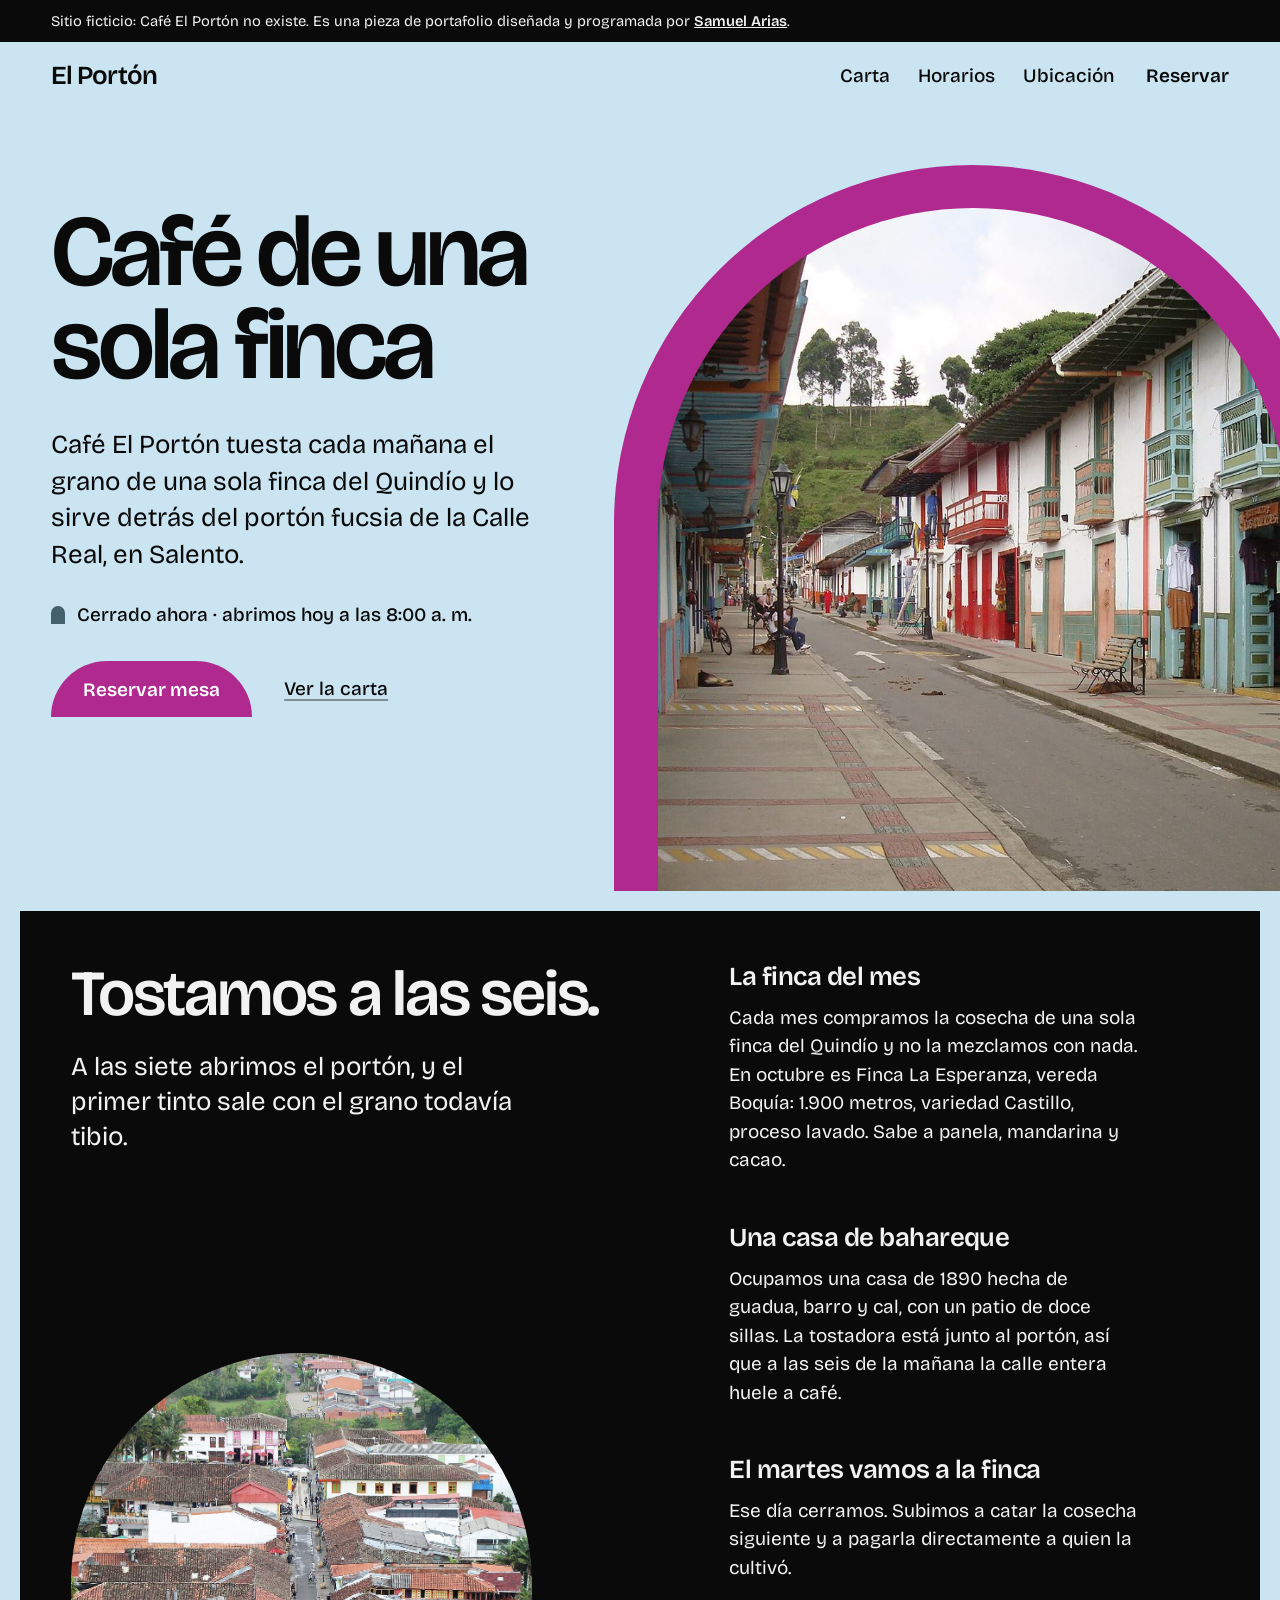
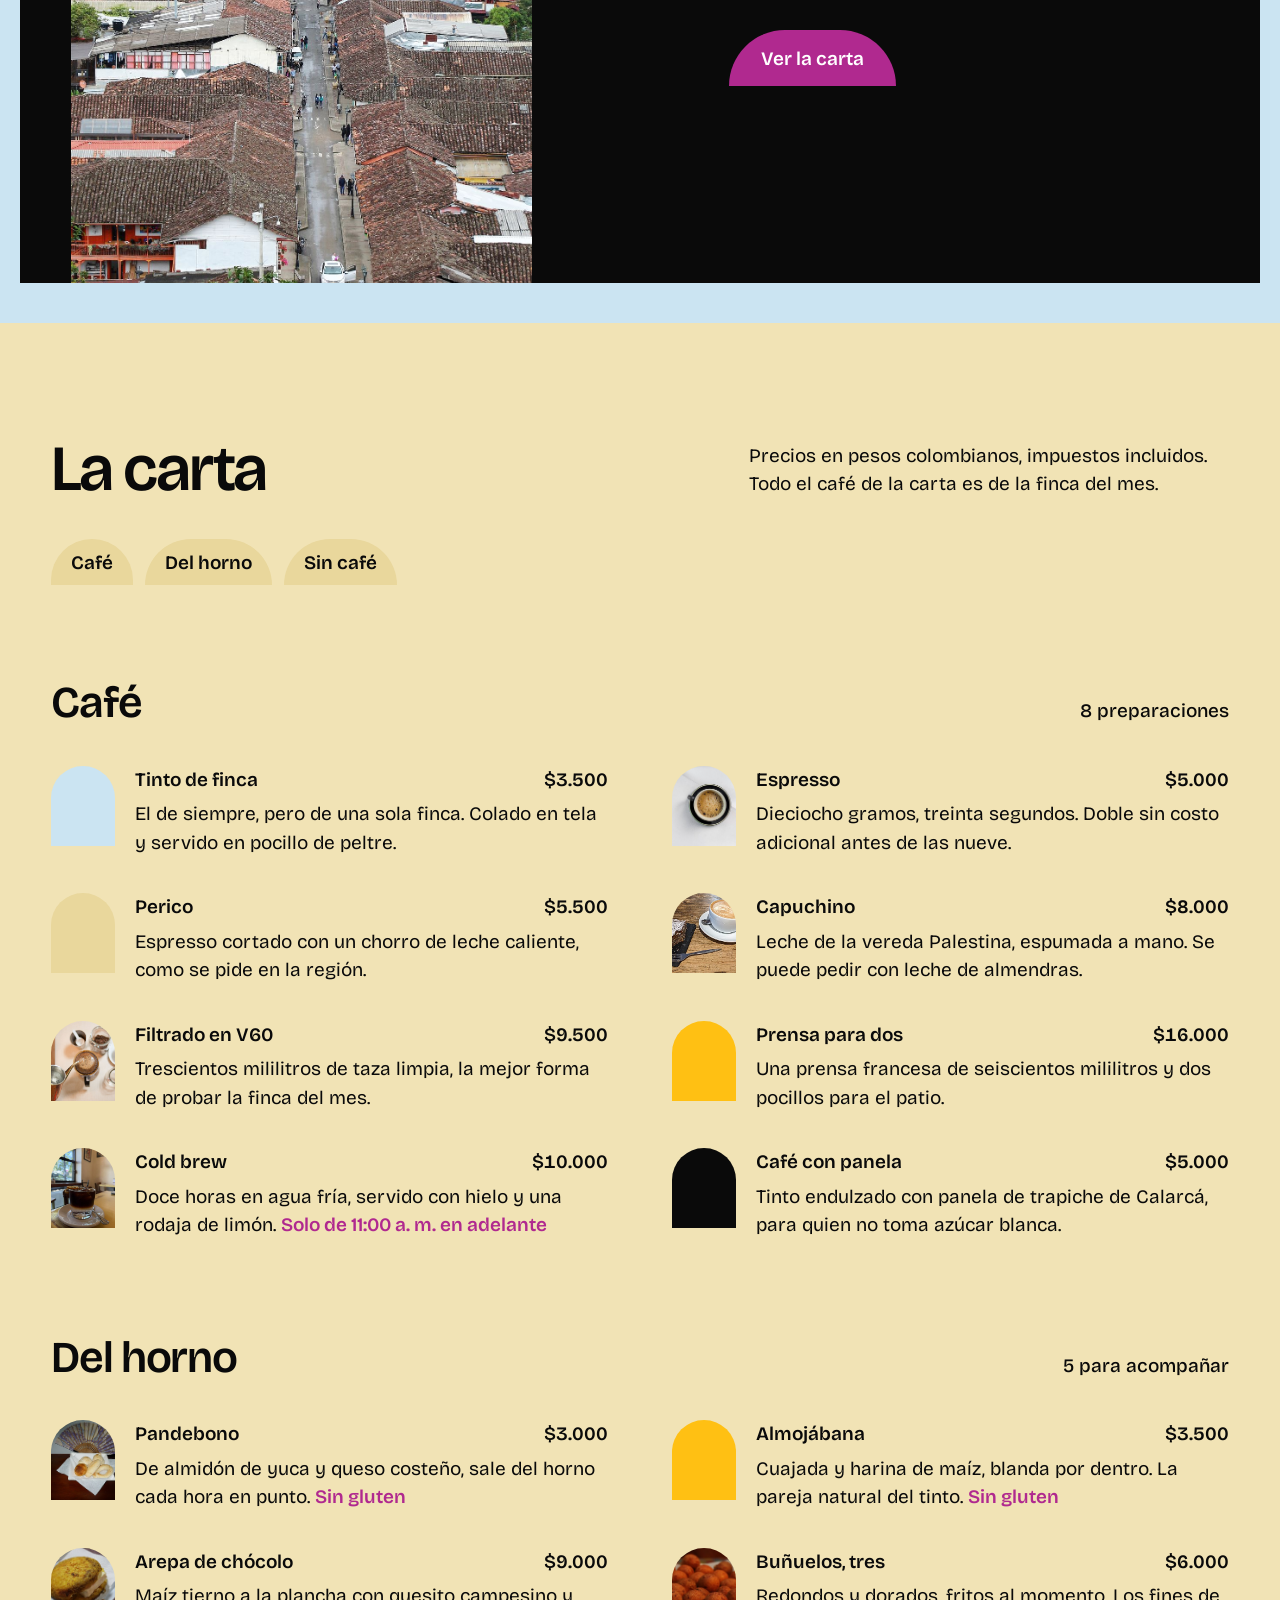
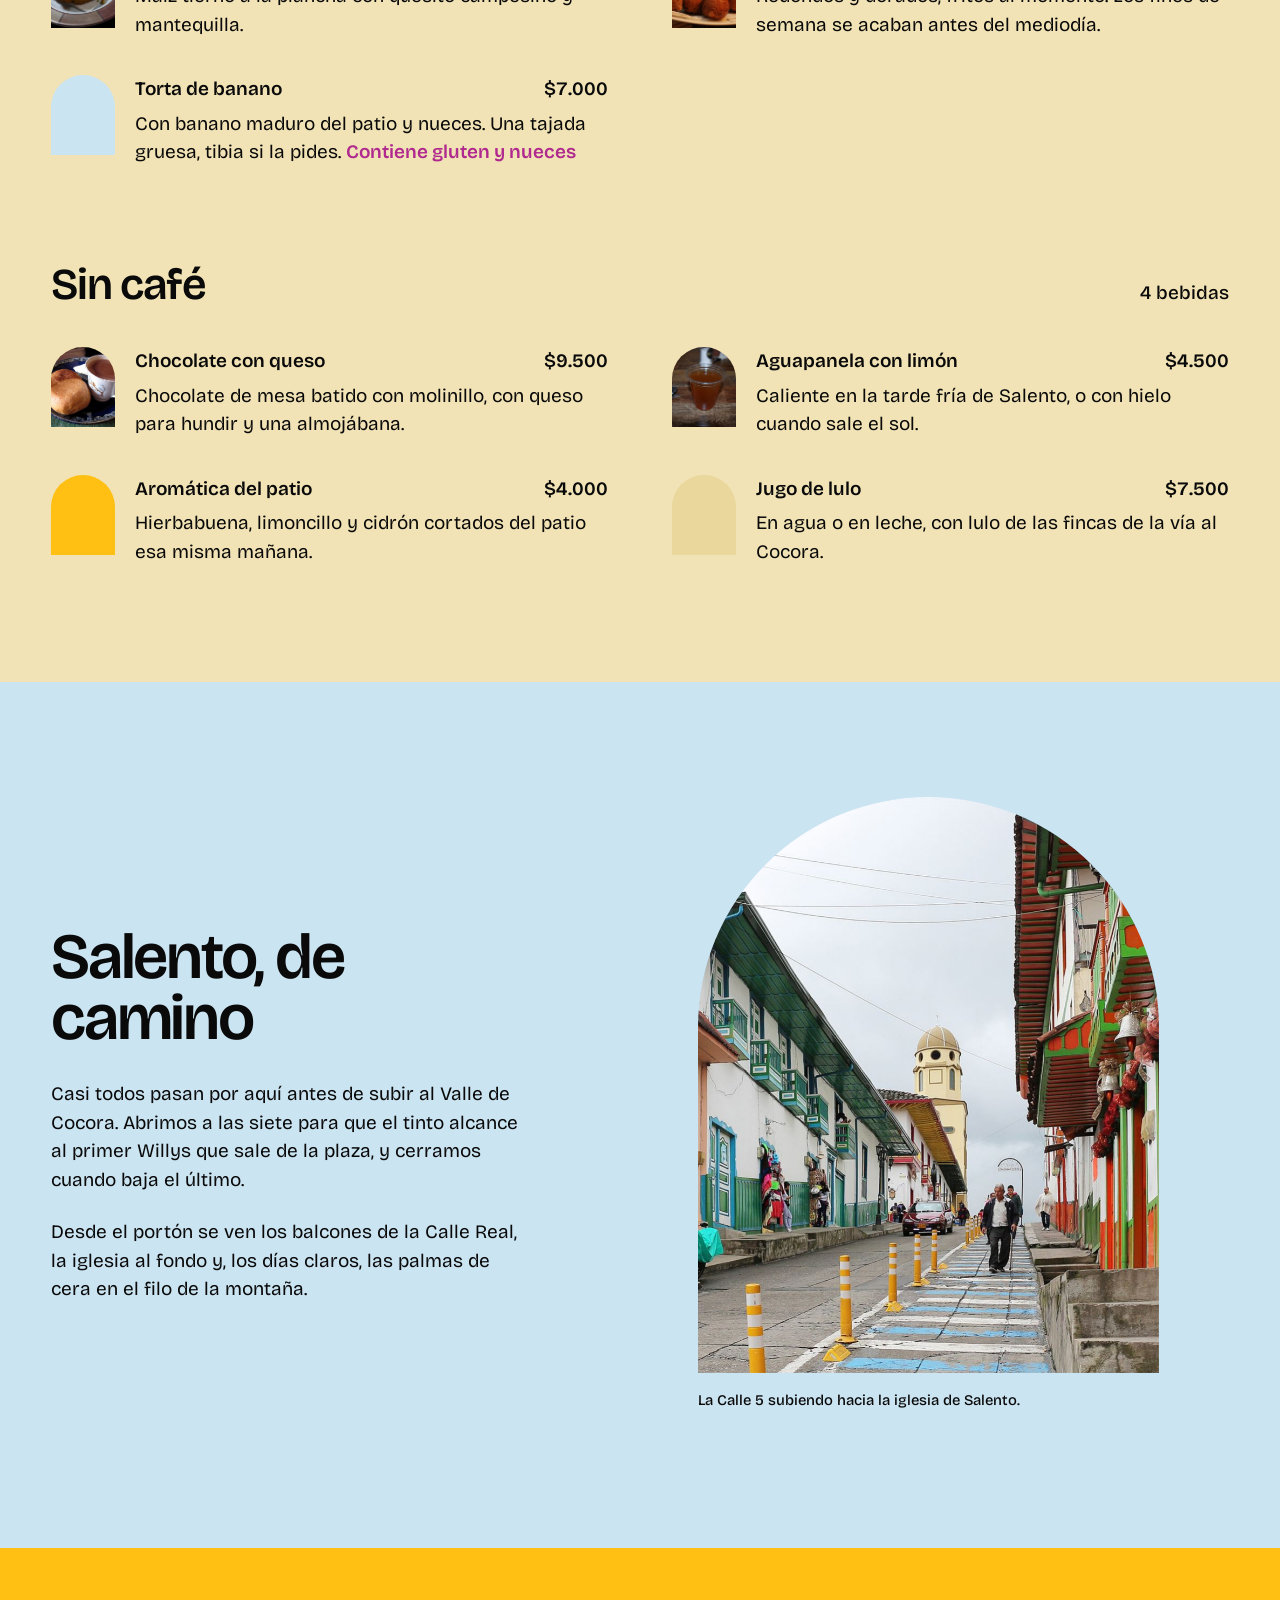
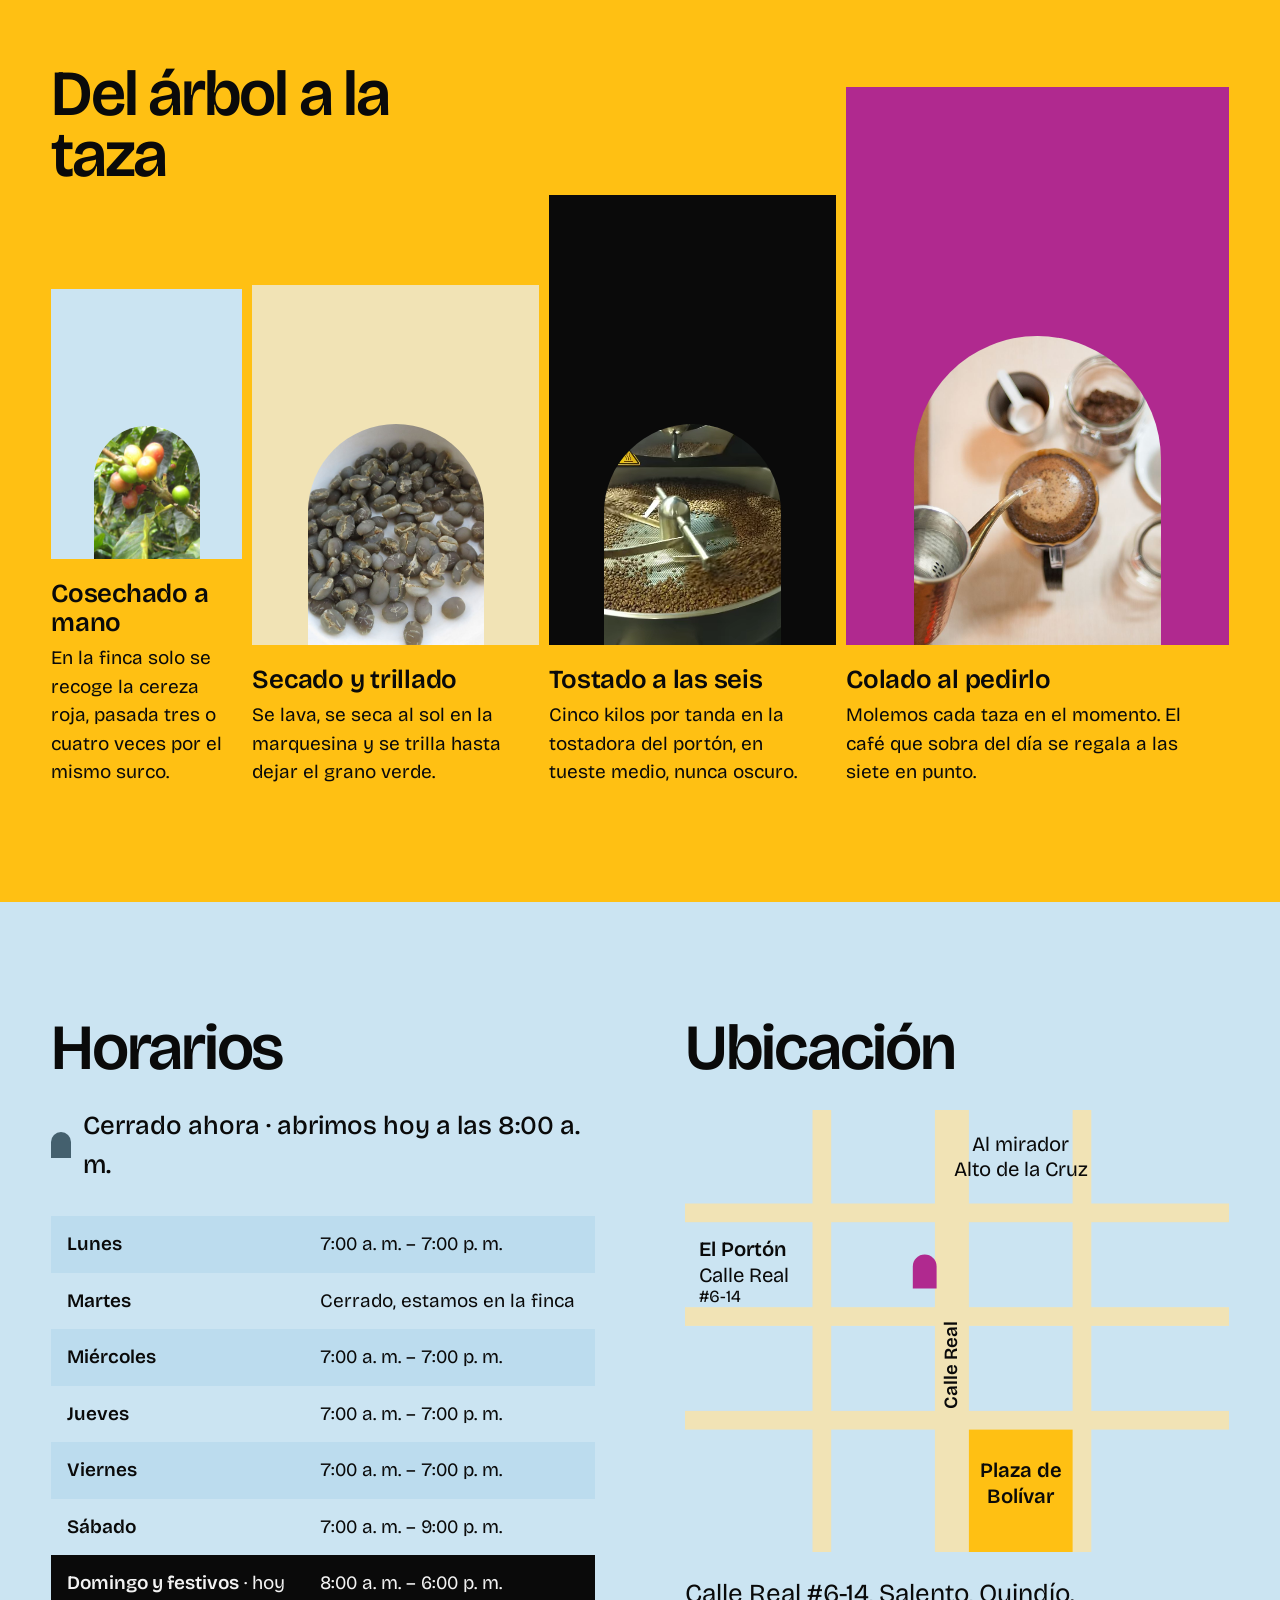
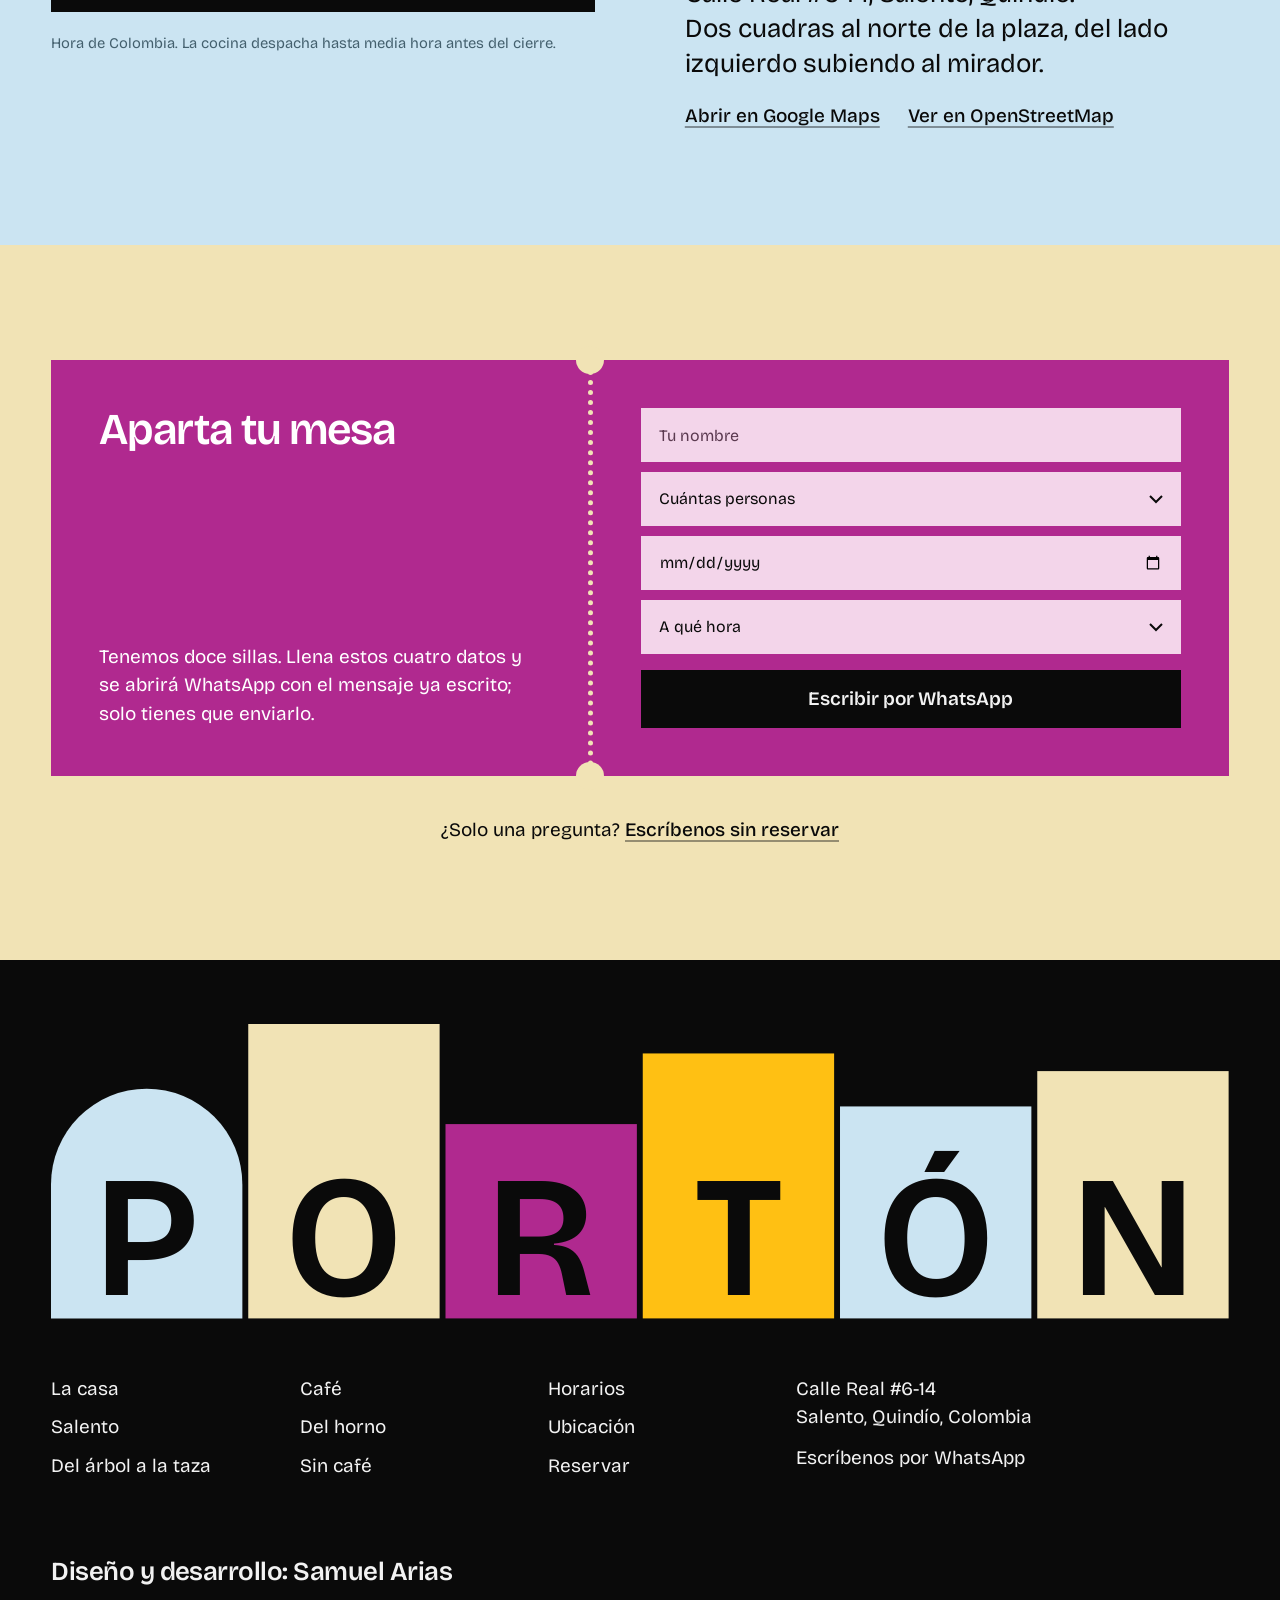
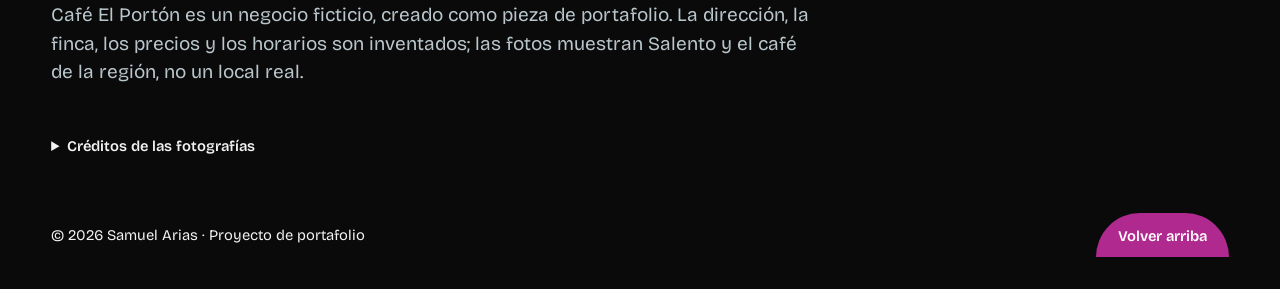
==== cafe-el-porton/index.html @ a4f7b385 "Landing de Café El Portón (pieza de portafolio) Sitio ficticio de una cafetería en Salento, Quindío:" ====
<!doctype html>
<html lang="es">
<head>
  <meta charset="utf-8">
  <meta name="viewport" content="width=device-width, initial-scale=1">
  <title>Café El Portón · Salento, Quindío</title>
  <meta name="description" content="Café El Portón: café de una sola finca, tostado cada mañana en una casa de bahareque de la Calle Real de Salento. Proyecto ficticio de portafolio de Samuel Arias.">
  <meta name="theme-color" content="#cbe4f2">
  <link rel="preconnect" href="https://fonts.googleapis.com">
  <link rel="preconnect" href="https://fonts.gstatic.com" crossorigin>
  <link href="https://fonts.googleapis.com/css2?family=Bricolage+Grotesque:opsz,wght@12..96,400..600&display=swap" rel="stylesheet">
  <link rel="stylesheet" href="styles.css">
  <script>document.documentElement.classList.add('js')</script>
</head>
<body>
  <a class="skip" href="#contenido">Saltar al contenido</a>

  <p class="notice">
    Sitio ficticio: Café El Portón no existe. Es una pieza de portafolio diseñada y programada por
    <a href="#autor">Samuel Arias</a>.
  </p>

  <header class="top">
    <a class="wordmark" href="#inicio" aria-label="Café El Portón, inicio">El Portón</a>
    <nav class="nav" aria-label="Principal">
      <ul class="nav-links">
        <li><a href="#carta">Carta</a></li>
        <li><a href="#horarios">Horarios</a></li>
        <li><a href="#ubicacion">Ubicación</a></li>
      </ul>
      <details class="nav-phone">
        <summary>Menú</summary>
        <ul>
          <li><a href="#casa">La casa</a></li>
          <li><a href="#carta">Carta</a></li>
          <li><a href="#salento">Salento</a></li>
          <li><a href="#horarios">Horarios</a></li>
          <li><a href="#ubicacion">Ubicación</a></li>
          <li><a href="#reservar">Reservar</a></li>
        </ul>
      </details>
      <a class="nav-action" href="#reservar">Reservar</a>
    </nav>
  </header>

  <main id="contenido">

    <!-- Hero: the fuchsia portón at full scale, Calle Real seen through it -->
    <section class="hero" id="inicio" aria-labelledby="titulo">
      <div class="hero-text">
        <h1 id="titulo" data-reveal><span>Café de una</span> <span>sola finca</span></h1>
        <p class="hero-lead" data-reveal>
          Café El Portón tuesta cada mañana el grano de una sola finca del Quindío y lo sirve detrás del
          portón fucsia de la Calle Real, en Salento.
        </p>
        <p class="status" id="estado" data-reveal aria-live="polite">
          <span class="status-dot" aria-hidden="true"></span>
          <span class="status-text">Abrimos de miércoles a lunes desde las 7:00 a. m.</span>
        </p>
        <div class="hero-actions" data-reveal>
          <a class="button" href="#reservar">Reservar mesa</a>
          <a class="link" href="#carta">Ver la carta</a>
        </div>
      </div>
      <div class="porton" aria-hidden="false">
        <figure class="porton-view shutter">
          <img src="assets/callerealsalento.jpg" width="1600" height="1200"
               alt="La Calle Real de Salento: casas de bahareque blancas con balcones y puertas pintadas de azul, rojo y verde">
        </figure>
      </div>
    </section>

    <!-- About: inset dark panel, the street from above inside the arch -->
    <section class="casa" id="casa" aria-labelledby="casa-titulo">
      <div class="casa-panel">
        <div class="casa-left">
          <h2 id="casa-titulo" class="casa-statement" data-reveal>Tostamos a las seis.</h2>
          <p class="casa-sub" data-reveal>A las siete abrimos el portón, y el primer tinto sale con el grano todavía tibio.</p>
          <figure class="arch casa-photo" data-reveal>
            <img src="assets/carrera-6-salento-01.jpg" width="1067" height="1600" loading="lazy" decoding="async"
                 alt="La Calle Real de Salento vista desde el mirador: dos filas de tejados de barro a lado y lado de la calle">
          </figure>
        </div>
        <div class="casa-right">
          <div class="casa-block" data-reveal>
            <h3>La finca del mes</h3>
            <p>
              Cada mes compramos la cosecha de una sola finca del Quindío y no la mezclamos con nada. En
              octubre es Finca La Esperanza, vereda Boquía: 1.900 metros, variedad Castillo, proceso lavado.
              Sabe a panela, mandarina y cacao.
            </p>
          </div>
          <div class="casa-block" data-reveal>
            <h3>Una casa de bahareque</h3>
            <p>
              Ocupamos una casa de 1890 hecha de guadua, barro y cal, con un patio de doce sillas. La
              tostadora está junto al portón, así que a las seis de la mañana la calle entera huele a café.
            </p>
          </div>
          <div class="casa-block" data-reveal>
            <h3>El martes vamos a la finca</h3>
            <p>
              Ese día cerramos. Subimos a catar la cosecha siguiente y a pagarla directamente a quien la
              cultivó.
            </p>
          </div>
          <a class="button" href="#carta" data-reveal>Ver la carta</a>
        </div>
      </div>
    </section>

    <!-- Menu: two columns, photo bullets cut to the arch -->
    <section class="carta" id="carta" aria-labelledby="carta-titulo">
      <div class="wrap">
        <div class="carta-head">
          <h2 id="carta-titulo" class="h-section" data-reveal>La carta</h2>
          <p class="carta-note" data-reveal>Precios en pesos colombianos, impuestos incluidos. Todo el café de la carta es de la finca del mes.</p>
        </div>
        <nav class="carta-jump" aria-label="Secciones de la carta">
          <a href="#cafe">Café</a>
          <a href="#horno">Del horno</a>
          <a href="#sin-cafe">Sin café</a>
        </nav>

        <div class="cat" id="cafe">
          <div class="cat-head" data-reveal>
            <h3>Café</h3>
            <span>8 preparaciones</span>
          </div>
          <ul class="items">
            <li class="item" data-reveal>
              <span class="bullet bullet-sky" aria-hidden="true"></span>
              <div><p class="item-name"><span>Tinto de finca</span><span>$3.500</span></p>
              <p class="item-desc">El de siempre, pero de una sola finca. Colado en tela y servido en pocillo de peltre.</p></div>
            </li>
            <li class="item" data-reveal>
              <img class="bullet" src="assets/menu/espresso-coffee-01.jpg" width="500" height="333" loading="lazy" decoding="async" alt="">
              <div><p class="item-name"><span>Espresso</span><span>$5.000</span></p>
              <p class="item-desc">Dieciocho gramos, treinta segundos. Doble sin costo adicional antes de las nueve.</p></div>
            </li>
            <li class="item" data-reveal>
              <span class="bullet bullet-sand" aria-hidden="true"></span>
              <div><p class="item-name"><span>Perico</span><span>$5.500</span></p>
              <p class="item-desc">Espresso cortado con un chorro de leche caliente, como se pide en la región.</p></div>
            </li>
            <li class="item" data-reveal>
              <img class="bullet" src="assets/menu/cappuccino-and-cookie.jpg" width="500" height="281" loading="lazy" decoding="async" alt="">
              <div><p class="item-name"><span>Capuchino</span><span>$8.000</span></p>
              <p class="item-desc">Leche de la vereda Palestina, espumada a mano. Se puede pedir con leche de almendras.</p></div>
            </li>
            <li class="item" data-reveal>
              <img class="bullet" src="assets/manual-drip-pour-over-coffee.jpg" width="1600" height="1065" loading="lazy" decoding="async" alt="">
              <div><p class="item-name"><span>Filtrado en V60</span><span>$9.500</span></p>
              <p class="item-desc">Trescientos mililitros de taza limpia, la mejor forma de probar la finca del mes.</p></div>
            </li>
            <li class="item" data-reveal>
              <span class="bullet bullet-yellow" aria-hidden="true"></span>
              <div><p class="item-name"><span>Prensa para dos</span><span>$16.000</span></p>
              <p class="item-desc">Una prensa francesa de seiscientos mililitros y dos pocillos para el patio.</p></div>
            </li>
            <li class="item" data-reveal>
              <img class="bullet" src="assets/menu/a-glass-of-cold-brew-coffee-with.jpg" width="480" height="640" loading="lazy" decoding="async" alt="">
              <div><p class="item-name"><span>Cold brew</span><span>$10.000</span></p>
              <p class="item-desc">Doce horas en agua fría, servido con hielo y una rodaja de limón. <span class="item-tag">Solo de 11:00 a. m. en adelante</span></p></div>
            </li>
            <li class="item" data-reveal>
              <span class="bullet bullet-ink" aria-hidden="true"></span>
              <div><p class="item-name"><span>Café con panela</span><span>$5.000</span></p>
              <p class="item-desc">Tinto endulzado con panela de trapiche de Calarcá, para quien no toma azúcar blanca.</p></div>
            </li>
          </ul>
        </div>

        <div class="cat" id="horno">
          <div class="cat-head" data-reveal>
            <h3>Del horno</h3>
            <span>5 para acompañar</span>
          </div>
          <ul class="items">
            <li class="item" data-reveal>
              <img class="bullet" src="assets/menu/pandeyuca-pandebono-y-almojabana-colombia.jpg" width="500" height="375" loading="lazy" decoding="async" alt="">
              <div><p class="item-name"><span>Pandebono</span><span>$3.000</span></p>
              <p class="item-desc">De almidón de yuca y queso costeño, sale del horno cada hora en punto. <span class="item-tag">Sin gluten</span></p></div>
            </li>
            <li class="item" data-reveal>
              <span class="bullet bullet-yellow" aria-hidden="true"></span>
              <div><p class="item-name"><span>Almojábana</span><span>$3.500</span></p>
              <p class="item-desc">Cuajada y harina de maíz, blanda por dentro. La pareja natural del tinto. <span class="item-tag">Sin gluten</span></p></div>
            </li>
            <li class="item" data-reveal>
              <img class="bullet" src="assets/menu/arepa-de-chocolo.jpg" width="500" height="333" loading="lazy" decoding="async" alt="">
              <div><p class="item-name"><span>Arepa de chócolo</span><span>$9.000</span></p>
              <p class="item-desc">Maíz tierno a la plancha con quesito campesino y mantequilla.</p></div>
            </li>
            <li class="item" data-reveal>
              <img class="bullet" src="assets/menu/bunuelos-colombianos-24221303805.jpg" width="500" height="333" loading="lazy" decoding="async" alt="">
              <div><p class="item-name"><span>Buñuelos, tres</span><span>$6.000</span></p>
              <p class="item-desc">Redondos y dorados, fritos al momento. Los fines de semana se acaban antes del mediodía.</p></div>
            </li>
            <li class="item" data-reveal>
              <span class="bullet bullet-sky" aria-hidden="true"></span>
              <div><p class="item-name"><span>Torta de banano</span><span>$7.000</span></p>
              <p class="item-desc">Con banano maduro del patio y nueces. Una tajada gruesa, tibia si la pides. <span class="item-tag">Contiene gluten y nueces</span></p></div>
            </li>
          </ul>
        </div>

        <div class="cat" id="sin-cafe">
          <div class="cat-head" data-reveal>
            <h3>Sin café</h3>
            <span>4 bebidas</span>
          </div>
          <ul class="items">
            <li class="item" data-reveal>
              <img class="bullet" src="assets/menu/chocolate-santafereno-3279116391.jpg" width="500" height="375" loading="lazy" decoding="async" alt="">
              <div><p class="item-name"><span>Chocolate con queso</span><span>$9.500</span></p>
              <p class="item-desc">Chocolate de mesa batido con molinillo, con queso para hundir y una almojábana.</p></div>
            </li>
            <li class="item" data-reveal>
              <img class="bullet" src="assets/menu/cup-of-aguapanela-con-limon.jpg" width="500" height="335" loading="lazy" decoding="async" alt="">
              <div><p class="item-name"><span>Aguapanela con limón</span><span>$4.500</span></p>
              <p class="item-desc">Caliente en la tarde fría de Salento, o con hielo cuando sale el sol.</p></div>
            </li>
            <li class="item" data-reveal>
              <span class="bullet bullet-yellow" aria-hidden="true"></span>
              <div><p class="item-name"><span>Aromática del patio</span><span>$4.000</span></p>
              <p class="item-desc">Hierbabuena, limoncillo y cidrón cortados del patio esa misma mañana.</p></div>
            </li>
            <li class="item" data-reveal>
              <span class="bullet bullet-sand" aria-hidden="true"></span>
              <div><p class="item-name"><span>Jugo de lulo</span><span>$7.500</span></p>
              <p class="item-desc">En agua o en leche, con lulo de las fincas de la vía al Cocora.</p></div>
            </li>
          </ul>
        </div>
      </div>
    </section>

    <!-- Gallery: one arched frame, the town changes inside it -->
    <section class="salento" id="salento" aria-labelledby="salento-titulo">
      <div class="wrap salento-grid">
        <div class="salento-text">
          <h2 id="salento-titulo" class="h-section" data-reveal>Salento, de camino</h2>
          <p data-reveal>
            Casi todos pasan por aquí antes de subir al Valle de Cocora. Abrimos a las siete para que el
            tinto alcance al primer Willys que sale de la plaza, y cerramos cuando baja el último.
          </p>
          <p data-reveal>
            Desde el portón se ven los balcones de la Calle Real, la iglesia al fondo y, los días claros,
            las palmas de cera en el filo de la montaña.
          </p>
        </div>
        <figure class="frame" data-frame data-reveal>
          <button class="frame-stage arch" type="button" aria-label="Ver la siguiente foto de Salento">
            <img class="is-on" src="assets/calle-5-salento-01.jpg" width="1600" height="1067" loading="lazy" decoding="async"
                 data-caption="La Calle 5 subiendo hacia la iglesia de Salento."
                 alt="Una calle de Salento con casas de balcones verdes y naranjas y la torre amarilla de la iglesia al fondo">
            <img src="assets/jeep-willys-salento-1.jpg" width="1280" height="853" loading="lazy" decoding="async"
                 data-caption="Los Willys de la plaza de Bolívar, que salen hacia el Cocora."
                 alt="Una fila de jeeps Willys rojos y azules estacionados bajo las palmas de la plaza de Salento">
            <img src="assets/valle-de-cocora-colombia-03.jpg" width="1600" height="1067" loading="lazy" decoding="async"
                 data-caption="Palmas de cera en el Valle de Cocora, a once kilómetros."
                 alt="Palmas de cera muy altas sobre los potreros verdes del Valle de Cocora">
            <img src="assets/coffee-cherries-of-varying-ripeness-on-a.jpg" width="1600" height="1200" loading="lazy" decoding="async"
                 data-caption="Café maduro en una finca colombiana, entre verde y rojo."
                 alt="Rama de un cafeto con cerezas de café verdes, amarillas y rojas">
          </button>
          <figcaption class="frame-caption" aria-live="polite">La Calle 5 subiendo hacia la iglesia de Salento.</figcaption>
        </figure>
      </div>
    </section>

    <!-- How it works: tiles that grow, from the tree to the cup -->
    <section class="grano" id="grano" aria-labelledby="grano-titulo">
      <div class="wrap">
        <div class="tiles">
          <h2 id="grano-titulo" class="h-section grano-title" data-reveal>Del árbol a la taza</h2>
          <div class="stage" data-reveal>
            <div class="tile tile-sky"><figure class="arch"><img src="assets/coffee-cherries-of-varying-ripeness-on-a.jpg" width="1600" height="1200" loading="lazy" decoding="async" alt="Cerezas de café de distintos grados de madurez en la rama"></figure></div>
            <h3>Cosechado a mano</h3>
            <p>En la finca solo se recoge la cereza roja, pasada tres o cuatro veces por el mismo surco.</p>
          </div>
          <div class="stage" data-reveal>
            <div class="tile tile-sand"><figure class="arch"><img src="assets/starr-180616-4065-coffea-arabica-homegrown-and.jpg" width="1600" height="1200" loading="lazy" decoding="async" alt="Granos de café verde ya secos y sin pergamino"></figure></div>
            <h3>Secado y trillado</h3>
            <p>Se lava, se seca al sol en la marquesina y se trilla hasta dejar el grano verde.</p>
          </div>
          <div class="stage" data-reveal>
            <div class="tile tile-ink"><figure class="arch"><video autoplay muted loop playsinline preload="metadata" poster="assets/kaffe-ystad-2024-poster.jpg" width="854" height="480" aria-hidden="true"><source src="assets/kaffe-ystad-2024.webm" type="video/webm"></video></figure></div>
            <h3>Tostado a las seis</h3>
            <p>Cinco kilos por tanda en la tostadora del portón, en tueste medio, nunca oscuro.</p>
          </div>
          <div class="stage" data-reveal>
            <div class="tile tile-accent"><figure class="arch"><img src="assets/manual-drip-pour-over-coffee.jpg" width="1600" height="1065" loading="lazy" decoding="async" alt="Café filtrándose en un cono de vidrio sobre una jarra"></figure></div>
            <h3>Colado al pedirlo</h3>
            <p>Molemos cada taza en el momento. El café que sobra del día se regala a las siete en punto.</p>
          </div>
        </div>
      </div>
    </section>

    <!-- Visit: opening hours with today marked, and the drawn map -->
    <section class="visita" aria-label="Horarios y ubicación">
      <div class="wrap visita-grid">
        <div class="horarios" id="horarios">
          <h2 class="h-section" data-reveal>Horarios</h2>
          <p class="status status-big" data-status data-reveal aria-live="polite">
            <span class="status-dot" aria-hidden="true"></span>
            <span class="status-text">Abrimos de miércoles a lunes.</span>
          </p>
          <table class="hours" data-reveal>
            <caption class="sr-only">Horario de atención por día</caption>
            <tbody>
              <tr data-day="1"><th scope="row">Lunes</th><td>7:00 a. m. – 7:00 p. m.</td></tr>
              <tr data-day="2"><th scope="row">Martes</th><td>Cerrado, estamos en la finca</td></tr>
              <tr data-day="3"><th scope="row">Miércoles</th><td>7:00 a. m. – 7:00 p. m.</td></tr>
              <tr data-day="4"><th scope="row">Jueves</th><td>7:00 a. m. – 7:00 p. m.</td></tr>
              <tr data-day="5"><th scope="row">Viernes</th><td>7:00 a. m. – 7:00 p. m.</td></tr>
              <tr data-day="6"><th scope="row">Sábado</th><td>7:00 a. m. – 9:00 p. m.</td></tr>
              <tr data-day="0"><th scope="row">Domingo y festivos</th><td>8:00 a. m. – 6:00 p. m.</td></tr>
            </tbody>
          </table>
          <p class="fine" data-reveal>Hora de Colombia. La cocina despacha hasta media hora antes del cierre.</p>
        </div>

        <div class="ubicacion" id="ubicacion">
          <h2 class="h-section" data-reveal>Ubicación</h2>
          <figure class="map" data-reveal>
            <svg viewBox="0 0 640 520" role="img" aria-labelledby="map-title map-desc">
              <title id="map-title">Mapa del centro de Salento</title>
              <desc id="map-desc">El café está en la Calle Real, dos cuadras al norte de la plaza de Bolívar, camino a las escaleras del mirador Alto de la Cruz.</desc>
              <rect width="640" height="520" fill="#f1e3b5"/>
              <g fill="#cbe4f2">
                <rect x="0" y="0" width="150" height="110"/><rect x="172" y="0" width="122" height="110"/><rect x="334" y="0" width="122" height="110"/><rect x="478" y="0" width="162" height="110"/>
                <rect x="0" y="132" width="150" height="100"/><rect x="172" y="132" width="122" height="100"/><rect x="334" y="132" width="122" height="100"/><rect x="478" y="132" width="162" height="100"/>
                <rect x="0" y="254" width="150" height="100"/><rect x="172" y="254" width="122" height="100"/><rect x="334" y="254" width="122" height="100"/><rect x="478" y="254" width="162" height="100"/>
                <rect x="0" y="376" width="150" height="144"/><rect x="172" y="376" width="122" height="144"/><rect x="478" y="376" width="162" height="144"/>
              </g>
              <rect x="334" y="376" width="122" height="144" fill="#ffc013"/>
              <g font-family="Bricolage Grotesque, system-ui, sans-serif" fill="#0a0a0a">
                <text x="314" y="300" font-size="22" font-weight="600" transform="rotate(-90 314 300)" text-anchor="middle" dominant-baseline="middle">Calle Real</text>
                <text x="395" y="432" font-size="24" font-weight="600" text-anchor="middle">Plaza de</text>
                <text x="395" y="462" font-size="24" font-weight="600" text-anchor="middle">Bolívar</text>
                <text x="395" y="48" font-size="24" text-anchor="middle">Al mirador</text>
                <text x="395" y="78" font-size="24" text-anchor="middle">Alto de la Cruz</text>
                <text x="16" y="172" font-size="24" font-weight="600">El Portón</text>
                <text x="16" y="202" font-size="24">Calle Real</text>
                <text x="16" y="226" font-size="20">#6-14</text>
              </g>
              <path d="M268 210 v-26 a14 14 0 0 1 28 0 v26 z" fill="#b0298f"/>
            </svg>
          </figure>
          <p class="address" data-reveal>
            Calle Real #6-14, Salento, Quindío.<br>
            Dos cuadras al norte de la plaza, del lado izquierdo subiendo al mirador.
          </p>
          <p class="map-links" data-reveal>
            <a class="link" href="https://www.google.com/maps/search/?api=1&amp;query=Calle+Real%2C+Salento%2C+Quind%C3%ADo%2C+Colombia" target="_blank" rel="noopener">Abrir en Google Maps</a>
            <a class="link" href="https://www.openstreetmap.org/search?query=Salento%2C%20Quind%C3%ADo" target="_blank" rel="noopener">Ver en OpenStreetMap</a>
          </p>
        </div>
      </div>
    </section>

    <!-- Contact: a coupon-shaped form that writes the WhatsApp message -->
    <section class="reservar" id="reservar" aria-labelledby="reservar-titulo">
      <div class="wrap">
        <form class="coupon" id="reserva" action="https://api.whatsapp.com/send" method="get" target="_blank" data-reveal>
          <div class="coupon-left">
            <h2 id="reservar-titulo" class="coupon-title">Aparta tu mesa</h2>
            <p>
              Tenemos doce sillas. Llena estos cuatro datos y se abrirá WhatsApp con el mensaje ya escrito;
              solo tienes que enviarlo.
            </p>
          </div>
          <div class="coupon-right">
            <label class="sr-only" for="f-nombre">Tu nombre</label>
            <input id="f-nombre" type="text" autocomplete="given-name" placeholder="Tu nombre" required>
            <label class="sr-only" for="f-personas">Cuántas personas</label>
            <select id="f-personas" required>
              <option value="" disabled selected>Cuántas personas</option>
              <option>1 persona</option><option>2 personas</option><option>3 personas</option>
              <option>4 personas</option><option>5 personas</option><option>6 personas</option>
            </select>
            <label class="sr-only" for="f-dia">Qué día</label>
            <input id="f-dia" type="date" required>
            <label class="sr-only" for="f-hora">A qué hora</label>
            <select id="f-hora" required>
              <option value="" disabled selected>A qué hora</option>
              <option>8:00 a. m.</option><option>9:00 a. m.</option><option>10:00 a. m.</option>
              <option>11:00 a. m.</option><option>12:00 m.</option><option>2:00 p. m.</option>
              <option>3:00 p. m.</option><option>4:00 p. m.</option><option>5:00 p. m.</option>
              <option>6:00 p. m.</option>
            </select>
            <input type="hidden" name="text" id="f-text" value="Hola, Café El Portón. Quiero apartar una mesa.">
            <p class="form-error" id="f-error" role="alert" hidden></p>
            <button class="submit" type="submit">Escribir por WhatsApp</button>
          </div>
        </form>
        <p class="reservar-alt" data-reveal>
          ¿Solo una pregunta? <a class="link" href="https://wa.me/?text=Hola%2C%20Caf%C3%A9%20El%20Port%C3%B3n.%20Tengo%20una%20pregunta%3A%20" target="_blank" rel="noopener">Escríbenos sin reservar</a>
        </p>
      </div>
    </section>
  </main>

  <!-- Footer: the name built from painted blocks, like the doors of Calle Real -->
  <footer class="foot">
    <div class="wrap">
      <svg class="blocks" viewBox="0 0 1200 300" role="img" aria-label="El Portón">
        <path d="M0 300 V163.5 a97.5 97.5 0 0 1 195.0 0 V300 Z" fill="#cbe4f2"/>
        <text x="97.5" y="276.0" text-anchor="middle" font-size="176" font-weight="600" fill="#0a0a0a">P</text>
        <rect x="201" y="0.0" width="195.0" height="300.0" fill="#f1e3b5"/>
        <text x="298.5" y="276.0" text-anchor="middle" font-size="176" font-weight="600" fill="#0a0a0a">O</text>
        <rect x="402" y="102.0" width="195.0" height="198.0" fill="#b0298f"/>
        <text x="499.5" y="276.0" text-anchor="middle" font-size="176" font-weight="600" fill="#0a0a0a">R</text>
        <rect x="603" y="30.0" width="195.0" height="270.0" fill="#ffc013"/>
        <text x="700.5" y="276.0" text-anchor="middle" font-size="176" font-weight="600" fill="#0a0a0a">T</text>
        <rect x="804" y="84.0" width="195.0" height="216.0" fill="#cbe4f2"/>
        <text x="901.5" y="276.0" text-anchor="middle" font-size="176" font-weight="600" fill="#0a0a0a">Ó</text>
        <rect x="1005" y="48.0" width="195.0" height="252.0" fill="#f1e3b5"/>
        <text x="1102.5" y="276.0" text-anchor="middle" font-size="176" font-weight="600" fill="#0a0a0a">N</text>
      </svg>
      <div class="foot-grid">
        <ul class="foot-col">
          <li><a href="#casa">La casa</a></li>
          <li><a href="#salento">Salento</a></li>
          <li><a href="#grano">Del árbol a la taza</a></li>
        </ul>
        <ul class="foot-col">
          <li><a href="#cafe">Café</a></li>
          <li><a href="#horno">Del horno</a></li>
          <li><a href="#sin-cafe">Sin café</a></li>
        </ul>
        <ul class="foot-col">
          <li><a href="#horarios">Horarios</a></li>
          <li><a href="#ubicacion">Ubicación</a></li>
          <li><a href="#reservar">Reservar</a></li>
        </ul>
        <div class="foot-contact">
          <p>Calle Real #6-14<br>Salento, Quindío, Colombia</p>
          <p><a href="https://wa.me/?text=Hola%2C%20Caf%C3%A9%20El%20Port%C3%B3n." target="_blank" rel="noopener">Escríbenos por WhatsApp</a></p>
        </div>
      </div>

      <div class="author" id="autor">
        <p class="author-name">Diseño y desarrollo: Samuel Arias</p>
        <p>
          Café El Portón es un negocio ficticio, creado como pieza de portafolio. La dirección, la finca, los
          precios y los horarios son inventados; las fotos muestran Salento y el café de la región, no un
          local real.
        </p>
      </div>

      <details class="credits">
        <summary>Créditos de las fotografías</summary>
        <ul>
          <li>“Callerealsalento”, Sebasmrodriguez, <a href="https://commons.wikimedia.org/w/index.php?curid=18710794" target="_blank" rel="noopener">Wikimedia Commons</a>, CC BY-SA 3.0</li>
          <li>“Carrera 6, Salento 01”, Bernard Gagnon, <a href="https://commons.wikimedia.org/wiki/File:Carrera_6,_Salento_01.jpg" target="_blank" rel="noopener">Wikimedia Commons</a>, CC BY-SA 4.0</li>
          <li>“Calle 5, Salento 01”, Bernard Gagnon, <a href="https://commons.wikimedia.org/wiki/File:Calle_5,_Salento_01.jpg" target="_blank" rel="noopener">Wikimedia Commons</a>, CC BY-SA 4.0</li>
          <li>“Jeep Willys – Salento (1)”, Remi Jouan, <a href="https://commons.wikimedia.org/w/index.php?curid=12760540" target="_blank" rel="noopener">Wikimedia Commons</a>, CC BY-SA 3.0</li>
          <li>“Valle de Cocora, Colombia 03”, Bernard Gagnon, <a href="https://commons.wikimedia.org/w/index.php?curid=98914303" target="_blank" rel="noopener">Wikimedia Commons</a>, CC BY-SA 4.0</li>
          <li>“Coffee cherries of varying ripeness, on a tree in Colombia”, Brian Smith / U.S. Fish and Wildlife Service, <a href="https://commons.wikimedia.org/wiki/File:Coffee_cherries_of_varying_ripeness,_on_a_tree_in_Colombia_(by_Brian_Smith).jpg" target="_blank" rel="noopener">Wikimedia Commons</a>, dominio público</li>
          <li>“Coffea arabica, dried and parchment removed”, Forest and Kim Starr, <a href="https://commons.wikimedia.org/wiki/File:Starr-180616-4065-Coffea_arabica-homegrown_and_processed_dried_and_parchment_removed-Hawea_Pl_Olinda-Maui_(42761800604).jpg" target="_blank" rel="noopener">Wikimedia Commons</a>, CC BY 3.0</li>
          <li>Video “Kaffe – Ystad-2024”, Jonn Leffmann, <a href="https://commons.wikimedia.org/wiki/File:Kaffe_-_Ystad-2024.ogg" target="_blank" rel="noopener">Wikimedia Commons</a>, CC BY 3.0</li>
          <li>“Manual drip (pour-over) coffee”, Kim Sanso, <a href="https://commons.wikimedia.org/w/index.php?curid=70214599" target="_blank" rel="noopener">Wikimedia Commons</a>, CC0</li>
          <li>“Espresso Coffee 01”, Jubair1985, <a href="https://commons.wikimedia.org/wiki/File:Espresso_Coffee_01.jpg" target="_blank" rel="noopener">Wikimedia Commons</a>, CC0</li>
          <li>“Cappuccino and cookie”, TricksterWildcat, <a href="https://commons.wikimedia.org/wiki/File:Cappuccino_and_cookie.jpg" target="_blank" rel="noopener">Wikimedia Commons</a>, CC BY-SA 4.0</li>
          <li>Cold brew con limón, Rita Robles Loaiza, <a href="https://wordpress.org/photos/photo/64169ecf35/" target="_blank" rel="noopener">WordPress Photo Directory</a>, CC0</li>
          <li>“Pandeyuca, Pandebono y Almojábana. Colombia”, Hoako, <a href="https://commons.wikimedia.org/w/index.php?curid=47086973" target="_blank" rel="noopener">Wikimedia Commons</a>, CC BY-SA 3.0</li>
          <li>“Arepa de Chócolo”, John Alexis Guerra Gómez, <a href="https://commons.wikimedia.org/w/index.php?curid=130437463" target="_blank" rel="noopener">Wikimedia Commons</a>, CC BY-SA 2.0</li>
          <li>“Buñuelos Colombianos”, John Alexis Guerra Gómez, <a href="https://commons.wikimedia.org/w/index.php?curid=49450853" target="_blank" rel="noopener">Wikimedia Commons</a>, CC BY-SA 2.0</li>
          <li>“Chocolate santafereño”, Marcelo Träsel, <a href="https://commons.wikimedia.org/w/index.php?curid=129862621" target="_blank" rel="noopener">Wikimedia Commons</a>, CC BY-SA 2.0</li>
          <li>“Cup of aguapanela con limón”, Huhorihe2, <a href="https://commons.wikimedia.org/w/index.php?curid=167216508" target="_blank" rel="noopener">Wikimedia Commons</a>, CC BY-SA 4.0</li>
        </ul>
      </details>

      <div class="foot-last">
        <p>© 2026 Samuel Arias · Proyecto de portafolio</p>
        <a class="button button-small" href="#inicio">Volver arriba</a>
      </div>
    </div>
  </footer>

  <script src="main.js" defer></script>
</body>
</html>
---- cafe-el-porton/styles.css ----
/* Café El Portón — one motif: the arched portón of Calle Real #6-14 */
:root {
  --bg: #cbe4f2;
  --surface: #bcdcee;
  --ink: #0a0a0a;
  --muted: #44606e;
  --accent: #b0298f;
  --accent-strong: #921f76;
  --accent-ink: #ffffff;
  --sand: #f1e3b5;
  --sand-deep: #e9d79c;
  --yellow: #ffc013;
  --night: #0a0a0a;
  --night-ink: #f2f2f2;
  --night-soft: #b9c6cc;

  --font: "Bricolage Grotesque", system-ui, -apple-system, "Segoe UI", sans-serif;
  --step-small: clamp(0.875rem, 0.84rem + 0.1vw, 0.9375rem);
  --step-body: clamp(1.0625rem, 1rem + 0.25vw, 1.1875rem);
  --step-lead: clamp(1.25rem, 1.1rem + 0.7vw, 1.625rem);
  --step-head: clamp(2.25rem, 1.3rem + 3.4vw, 4.25rem);
  --step-sub: clamp(2rem, 1.4rem + 2.4vw, 2.75rem);
  --step-display: clamp(3.25rem, 1.2rem + 6.4vw, 6.75rem);

  --m: clamp(16px, 4vw, 64px);
  --gap-section: clamp(80px, 9vw, 150px);
  --arch: 100vmax 100vmax 0 0;

  --ease-out: cubic-bezier(0.22, 1, 0.36, 1);
  --ease-in-out: cubic-bezier(0.65, 0, 0.35, 1);
  --ease-soft: cubic-bezier(0.25, 0.8, 0.25, 1);
}

*, *::before, *::after { box-sizing: border-box; }
html { -webkit-text-size-adjust: 100%; scroll-behavior: smooth; scroll-padding-top: 24px; }
body {
  margin: 0;
  background: var(--bg);
  color: var(--ink);
  font-family: var(--font);
  font-size: var(--step-body);
  line-height: 1.5;
  font-optical-sizing: auto;
  -webkit-font-smoothing: antialiased;
  overflow-x: hidden;
}
img { display: block; max-width: 100%; height: auto; }
h1, h2, h3, p, figure, ul { margin: 0; }
ul { padding: 0; list-style: none; }
a { color: inherit; }
::selection { background: var(--accent); color: var(--accent-ink); }
:focus-visible { outline: 3px solid var(--accent); outline-offset: 3px; }

.sr-only { position: absolute; width: 1px; height: 1px; overflow: hidden; clip: rect(0 0 0 0); white-space: nowrap; }
.skip { position: absolute; left: var(--m); top: -100px; z-index: 10; background: var(--ink); color: var(--night-ink); padding: 12px 16px; }
.skip:focus { top: 12px; }
.wrap { padding-inline: var(--m); }

/* The motif */
.arch { border-radius: var(--arch); overflow: hidden; }
.arch img, .arch video { width: 100%; height: 100%; object-fit: cover; }

/* Controls */
.button {
  display: inline-flex; align-items: center; justify-content: center;
  min-height: 56px; padding: 14px 32px 12px;
  border-radius: var(--arch);
  background: var(--accent); color: var(--accent-ink);
  font-weight: 600; font-size: var(--step-body); text-decoration: none;
  transition: transform 160ms var(--ease-out), background-color 200ms ease;
}
.button:active { transform: scale(0.97); }
.button-small { min-height: 44px; padding: 10px 22px 8px; font-size: var(--step-small); }
.link {
  font-weight: 500;
  text-decoration: underline; text-underline-offset: 0.22em; text-decoration-thickness: 0.08em;
  text-decoration-color: color-mix(in srgb, currentColor 40%, transparent);
  transition: text-decoration-color 200ms ease, color 200ms ease;
}
@media (hover: hover) and (pointer: fine) {
  .button:hover { background: var(--accent-strong); transform: translateY(-2px); }
  .link:hover { text-decoration-color: currentColor; }
  .nav a:hover, .foot a:hover { text-decoration-color: currentColor; }
}

/* Notice and header */
.notice {
  background: var(--night); color: var(--night-ink);
  font-size: var(--step-small); padding: 10px var(--m);
}
.notice a { color: var(--night-ink); font-weight: 600; }
.top {
  display: flex; align-items: center; justify-content: space-between; gap: 24px;
  padding: 20px var(--m);
  position: relative; z-index: 3;
}
.wordmark { font-size: var(--step-lead); font-weight: 600; letter-spacing: -0.04em; line-height: 1; text-decoration: none; }
.nav { display: flex; align-items: center; gap: 32px; }
.nav-links { display: flex; gap: 28px; }
.nav a, .foot a {
  text-decoration: underline; text-underline-offset: 0.22em; text-decoration-thickness: 0.08em;
  text-decoration-color: transparent; transition: text-decoration-color 200ms ease;
}
.nav-links a { font-weight: 500; }
.nav-action { font-weight: 600; }
.nav-phone { display: none; position: relative; }
.nav-phone summary { cursor: pointer; font-weight: 600; list-style: none; padding: 10px 0; }
.nav-phone summary::-webkit-details-marker { display: none; }
.nav-phone ul {
  position: absolute; right: 0; top: 100%; min-width: 200px;
  background: var(--night); color: var(--night-ink); padding: 12px 0;
}
.nav-phone li a { display: block; padding: 12px 20px; font-size: 1.125rem; }

/* Hero */
.hero {
  position: relative; overflow: hidden;
  min-height: calc(100svh - 120px);
  display: grid; align-items: center;
  padding: 24px var(--m) clamp(64px, 8vw, 120px);
}
.hero-text { position: relative; z-index: 2; max-width: min(44vw, 640px); }
.hero h1 {
  font-size: var(--step-display); font-weight: 600; letter-spacing: -0.04em; line-height: 0.92;
}
.hero h1 span { display: block; white-space: nowrap; }
.hero-lead { margin-top: 36px; font-size: var(--step-lead); line-height: 1.4; max-width: 30ch; }
.status { display: flex; align-items: center; gap: 12px; margin-top: 28px; font-weight: 500; }
.status-dot {
  flex: none; width: 14px; height: 18px; border-radius: var(--arch);
  background: var(--muted);
}
.is-open .status-dot { background: var(--accent); }
.hero-actions { display: flex; align-items: center; flex-wrap: wrap; gap: 20px 32px; margin-top: 32px; }

.porton {
  position: absolute; z-index: 1;
  width: min(56vw, 118vh); aspect-ratio: 1 / 1.25;
  right: -4vw; top: 6vh;
  background: var(--accent);
  border-radius: var(--arch);
}
.porton-view {
  position: absolute; inset: clamp(20px, 3.4vw, 56px) clamp(20px, 3.4vw, 56px) 0;
  border-radius: var(--arch); overflow: hidden;
}
.porton-view img { width: 100%; height: 100%; object-fit: cover; object-position: 50% 60%; }

/* Section headings */
.h-section { font-size: var(--step-head); font-weight: 600; letter-spacing: -0.035em; line-height: 0.95; }

/* La casa: inset dark panel */
.casa { padding: 20px; }
.casa-panel {
  background: var(--night); color: var(--night-ink);
  min-height: 108svh; overflow: hidden;
  display: grid; grid-template-columns: 1fr 1fr; gap: 48px;
  padding: clamp(32px, 4vw, 64px);
}
.casa-left { display: flex; flex-direction: column; gap: 56px; }
.casa-statement {
  font-size: var(--step-head); font-weight: 600; letter-spacing: -0.035em; line-height: 0.98;
}
.casa-sub { font-size: var(--step-lead); line-height: 1.35; max-width: 26ch; margin-top: -32px; }
.casa-photo {
  width: min(36vw, 560px); aspect-ratio: 4 / 5; margin-top: auto; margin-bottom: -18%;
}
.casa-right {
  display: flex; flex-direction: column; align-items: flex-start; gap: 48px;
  padding-left: 12%;
}
.casa-block { max-width: 34ch; }
.casa-block h3 { font-size: var(--step-lead); font-weight: 600; letter-spacing: -0.02em; margin-bottom: 12px; line-height: 1.15; }
.casa-block p { color: var(--night-ink); }

/* La carta */
.carta { background: var(--sand); margin-top: 20px; padding-block: var(--gap-section); }
.carta-head { display: grid; grid-template-columns: 1fr 1fr; gap: 32px; align-items: end; }
.carta-note { max-width: 40ch; justify-self: end; }
.carta-jump { display: flex; gap: 12px; margin-top: 40px; flex-wrap: wrap; }
.carta-jump a {
  padding: 10px 20px 8px; border-radius: var(--arch); background: var(--sand-deep);
  font-weight: 600; text-decoration: none; transition: background-color 200ms ease, transform 160ms var(--ease-out);
}
.carta-jump a:active { transform: scale(0.97); }
@media (hover: hover) and (pointer: fine) { .carta-jump a:hover { background: var(--yellow); } }
.cat { margin-top: 96px; scroll-margin-top: 80px; }
.cat-head { display: flex; align-items: baseline; justify-content: space-between; gap: 16px; margin-bottom: 40px; }
.cat-head h3 { font-size: var(--step-sub); font-weight: 600; letter-spacing: -0.03em; line-height: 1; }
.cat-head span { font-weight: 500; }
.items { display: grid; grid-template-columns: 1fr 1fr; gap: 36px 64px; }
.item { display: grid; grid-template-columns: 64px 1fr; gap: 20px; align-items: start; }
.bullet { width: 64px; height: 80px; object-fit: cover; border-radius: var(--arch); }
.bullet-sky { background: var(--bg); }
.bullet-sand { background: var(--sand-deep); }
.bullet-yellow { background: var(--yellow); }
.bullet-ink { background: var(--ink); }
.item-name { display: flex; justify-content: space-between; gap: 16px; font-weight: 600; }
.item-name span:last-child { font-variant-numeric: tabular-nums; white-space: nowrap; }
.item-desc { margin-top: 6px; max-width: 42ch; }
.item-tag { color: var(--accent); font-weight: 600; white-space: nowrap; }

/* Salento: one frame, contents change */
.salento { padding-block: var(--gap-section); }
.salento-grid { display: grid; grid-template-columns: 5fr 6fr; gap: clamp(32px, 6vw, 96px); align-items: center; }
.salento-text { display: grid; gap: 24px; max-width: 40ch; }
.salento-text .h-section { margin-bottom: 8px; }
.frame { justify-self: center; width: min(36vw, 520px); }
.frame-stage {
  position: relative; display: block; width: 100%; aspect-ratio: 4 / 5;
  padding: 0; border: 0; cursor: pointer; background: var(--surface);
}
.frame-stage img {
  position: absolute; inset: 0; width: 100%; height: 100%; object-fit: cover;
  opacity: 0; transition: opacity 700ms ease;
}
.frame-stage img.is-on { opacity: 1; }
.frame-caption { margin-top: 16px; font-size: var(--step-small); font-weight: 500; min-height: 3em; }

/* Del árbol a la taza: tiles that grow */
.grano { background: var(--yellow); padding-block: var(--gap-section); }
.tiles {
  display: grid; grid-template-columns: 2fr 3fr 3fr 4fr; gap: 10px;
  align-items: end; position: relative;
}
.grano-title { grid-column: 1 / 3; grid-row: 1; align-self: start; max-width: 9ch; }
.stage { grid-row: 2; }
.stage h3 { margin-top: 20px; font-size: var(--step-lead); line-height: 1.15; font-weight: 600; letter-spacing: -0.01em; }
.stage p { margin-top: 6px; max-width: 30ch; padding-right: 12px; }
.tile { display: grid; place-items: end center; padding: 24px 24px 0; overflow: hidden; }
.tile .arch { width: 74%; aspect-ratio: 4 / 5; }
.stage:nth-of-type(1) .tile { height: 30vh; min-height: 200px; }
.stage:nth-of-type(2) .tile { height: 40vh; min-height: 260px; }
.stage:nth-of-type(3) .tile { height: 50vh; min-height: 330px; }
.stage:nth-of-type(4) .tile { height: 62vh; min-height: 400px; }
.tiles .stage:nth-of-type(4) { grid-row: 1 / 3; }
.tile-sky { background: var(--bg); }
.tile-sand { background: var(--sand); }
.tile-ink { background: var(--night); }
.tile-accent { background: var(--accent); }

/* Horarios y ubicación */
.visita { padding-block: var(--gap-section); }
.visita-grid { display: grid; grid-template-columns: 1fr 1fr; gap: clamp(40px, 7vw, 120px); align-items: start; }
.horarios, .ubicacion { scroll-margin-top: 24px; }
.status-big { font-size: var(--step-lead); margin-top: 28px; }
.status-big .status-dot { width: 20px; height: 26px; }
.hours { width: 100%; margin-top: 32px; border-collapse: collapse; font-variant-numeric: tabular-nums; }
.hours th, .hours td { text-align: left; padding: 14px 16px; font-weight: 400; vertical-align: top; }
.hours th { font-weight: 600; }
.hours tr:nth-child(odd) { background: var(--surface); }
.hours tr.is-today { background: var(--ink); color: var(--night-ink); }
.hours tr.is-today th::after { content: " · hoy"; font-weight: 400; }
.fine { margin-top: 20px; font-size: var(--step-small); color: var(--muted); }
.map { margin-top: 32px; }
.map svg { display: block; width: 100%; height: auto; }
.address { margin-top: 24px; font-size: var(--step-lead); line-height: 1.35; }
.map-links { display: flex; flex-wrap: wrap; gap: 12px 28px; margin-top: 20px; }

/* Reservar: the coupon */
.reservar { background: var(--sand); padding-block: var(--gap-section); }
.coupon {
  --notch: 28px;
  position: relative;
  display: grid; grid-template-columns: 46fr 54fr;
  background: var(--accent); color: var(--accent-ink);
  margin-inline: auto; max-width: 1200px;
}
/* the two notches sit at the ends of the perforation */
.coupon-left::before, .coupon-left::after {
  content: ""; position: absolute; right: calc(var(--notch) / -2 - 2.5px); width: var(--notch); height: var(--notch);
  border-radius: 50%; background: var(--sand);
}
.coupon-left::before { top: calc(var(--notch) / -2); }
.coupon-left::after { bottom: calc(var(--notch) / -2); }
.coupon-left {
  display: flex; flex-direction: column; justify-content: space-between; gap: 40px;
  padding: 48px; border-right: 5px dotted var(--sand); position: relative;
}
.coupon-title { font-size: var(--step-sub); font-weight: 600; letter-spacing: -0.03em; line-height: 1; max-width: 13ch; }
.coupon-left p { max-width: 36ch; }
.coupon-right { display: grid; gap: 10px; padding: 48px; align-content: center; }
.coupon input, .coupon select {
  width: 100%; height: 54px; padding: 0 18px;
  font: inherit; font-size: 1rem; color: var(--ink);
  background: #f3d5ea; border: 0; border-radius: 0;
  appearance: none; -webkit-appearance: none;
}
.coupon select {
  background-image: url("data:image/svg+xml,%3Csvg xmlns='http://www.w3.org/2000/svg' width='14' height='9'%3E%3Cpath d='M1 1l6 6 6-6' fill='none' stroke='%230a0a0a' stroke-width='2'/%3E%3C/svg%3E");
  background-repeat: no-repeat; background-position: right 18px center;
}
.coupon input::placeholder { color: #5b3a50; opacity: 1; }
.coupon input:focus-visible, .coupon select:focus-visible { outline: 3px solid var(--ink); outline-offset: 0; }
.submit {
  height: 58px; margin-top: 6px; border: 0; cursor: pointer;
  background: var(--ink); color: var(--night-ink); font: inherit; font-weight: 600;
  transition: transform 160ms var(--ease-out), background-color 200ms ease;
}
.submit:active { transform: scale(0.98); }
@media (hover: hover) and (pointer: fine) { .submit:hover { background: #2a2a2a; } }
.form-error { font-weight: 600; color: var(--accent-ink); }
.reservar-alt { text-align: center; margin-top: 40px; }

/* Footer */
.foot { background: var(--night); color: var(--night-ink); padding-block: clamp(48px, 5vw, 72px) 32px; }
.blocks { display: block; width: 100%; height: auto; font-family: var(--font); letter-spacing: -0.04em; }
.foot-grid { display: grid; grid-template-columns: repeat(3, 1fr) 2fr; gap: 32px; margin-top: 56px; }
.foot-col { display: grid; gap: 10px; align-content: start; }
.foot-contact { display: grid; gap: 12px; align-content: start; }
.author { margin-top: 72px; max-width: 64ch; display: grid; gap: 10px; }
.author-name { font-size: var(--step-lead); font-weight: 600; letter-spacing: -0.02em; }
.author p:not(.author-name) { color: var(--night-soft); }
.credits { margin-top: 40px; font-size: var(--step-small); color: var(--night-soft); }
.credits summary { cursor: pointer; font-weight: 600; color: var(--night-ink); padding: 8px 0; }
.credits ul { display: grid; gap: 6px; margin-top: 12px; columns: 2; }
.credits li { break-inside: avoid; }
.foot-last { display: flex; justify-content: space-between; align-items: center; gap: 16px; margin-top: 48px; font-size: var(--step-small); }

/* Tablet */
@media (max-width: 960px) {
  .hero { display: block; min-height: 0; padding: 24px var(--m) 0; }
  .hero-text { max-width: 34rem; }
  .porton {
    position: relative; right: auto; top: auto;
    width: 128vw; margin: 48px 0 0 calc(-14vw - var(--m));
    aspect-ratio: 1 / 0.82;
  }
  .casa-panel { grid-template-columns: 1fr; min-height: 0; }
  .casa-right { padding-left: 0; order: 1; }
  .casa-left { display: contents; }
  .casa-statement { order: 0; }
  .casa-photo { order: 2; width: 78%; margin: 0 auto -22%; }
  .items { grid-template-columns: 1fr; }
  .salento-grid { grid-template-columns: 1fr; }
  .frame { width: min(72vw, 460px); }
  .visita-grid { grid-template-columns: 1fr; }
  .tiles { grid-template-columns: 1fr 1fr; gap: 10px; row-gap: 40px; }
  .grano-title { grid-column: 1 / -1; grid-row: auto; max-width: none; }
  .stage, .tiles .stage:nth-of-type(4) { grid-row: auto; }
  .stage:nth-of-type(n) .tile { height: auto; min-height: 0; aspect-ratio: 1 / 1; }
  .stage:nth-of-type(1) .tile, .stage:nth-of-type(2) .tile { aspect-ratio: 4 / 3; }
  .foot-grid { grid-template-columns: repeat(3, 1fr); }
  .foot-contact { grid-column: 1 / -1; }
}

/* Phone: its own composition */
@media (max-width: 720px) {
  .nav-links, .nav-action { display: none; }
  .nav-phone { display: block; }
  .wordmark { font-size: 1.75rem; }
  .hero h1 { font-size: 13vw; }
  .hero-lead { margin-top: 28px; font-size: 1.125rem; }
  .casa { padding: 10px; }
  .casa-panel { padding: 32px 20px; gap: 40px; }
  .casa-photo { width: 86%; }
  .carta-head { grid-template-columns: 1fr; }
  .carta-note { justify-self: start; }
  .carta-jump {
    position: sticky; top: 0; z-index: 4; background: var(--sand);
    margin-inline: calc(var(--m) * -1); padding: 12px var(--m);
  }
  .cat { margin-top: 64px; }
  .item { grid-template-columns: 52px 1fr; gap: 16px; }
  .bullet { width: 52px; height: 66px; }
  .tiles { grid-template-columns: 1fr; }
  .stage:nth-of-type(1) .tile { aspect-ratio: auto; height: 46vw; }
  .stage:nth-of-type(2) .tile { aspect-ratio: auto; height: 62vw; }
  .stage:nth-of-type(3) .tile { aspect-ratio: auto; height: 78vw; }
  .stage:nth-of-type(4) .tile { aspect-ratio: auto; height: 94vw; }
  .tile .arch { width: 56%; }
  .stage:nth-of-type(1) .tile .arch { width: 30%; }
  .stage:nth-of-type(2) .tile .arch { width: 40%; }
  .stage:nth-of-type(3) .tile .arch { width: 48%; }
  .hours th, .hours td { padding: 12px; }
  .coupon { grid-template-columns: 1fr; }
  .coupon-left::before, .coupon-left::after { top: auto; bottom: calc(var(--notch) / -2 - 2.5px); }
  .coupon-left::before { left: calc(var(--notch) / -2); right: auto; }
  .coupon-left::after { right: calc(var(--notch) / -2); }
  .coupon-left { padding: 32px 24px; border-right: 0; border-bottom: 5px dotted var(--sand); }
  .coupon-right { padding: 32px 24px; }
  .foot-grid { grid-template-columns: 1fr 1fr; }
  .credits ul { columns: 1; }
  .foot-last { flex-wrap: wrap; }
}

/* Motion */
@media (prefers-reduced-motion: no-preference) {
  .js [data-reveal] {
    opacity: 0; transform: translateY(24px);
    transition: opacity 700ms var(--ease-out), transform 900ms var(--ease-out);
    transition-delay: calc(var(--i, 0) * 80ms);
  }
  .js [data-reveal].is-in { opacity: 1; transform: none; }

  .js .shutter { clip-path: inset(100% 0 0 0); transition: clip-path 1100ms var(--ease-in-out) 200ms; }
  .js .shutter img { transform: scale(1.12); transition: transform 1600ms var(--ease-soft) 200ms; }
  .js .shutter.is-in { clip-path: inset(0); }
  .js .shutter.is-in img { transform: none; }

  .js .porton { transform: translateX(8%); transition: transform 1300ms var(--ease-out); }
  .js .porton.is-in { transform: none; }

  .is-open .status-dot { animation: breathe 2.4s ease-in-out infinite; }
  @keyframes breathe { 50% { transform: scale(0.82); opacity: 0.7; } }

  .frame-stage img.is-on { animation: drift 4s linear both; }
  @keyframes drift { from { transform: scale(1.06); } to { transform: scale(1); } }
}
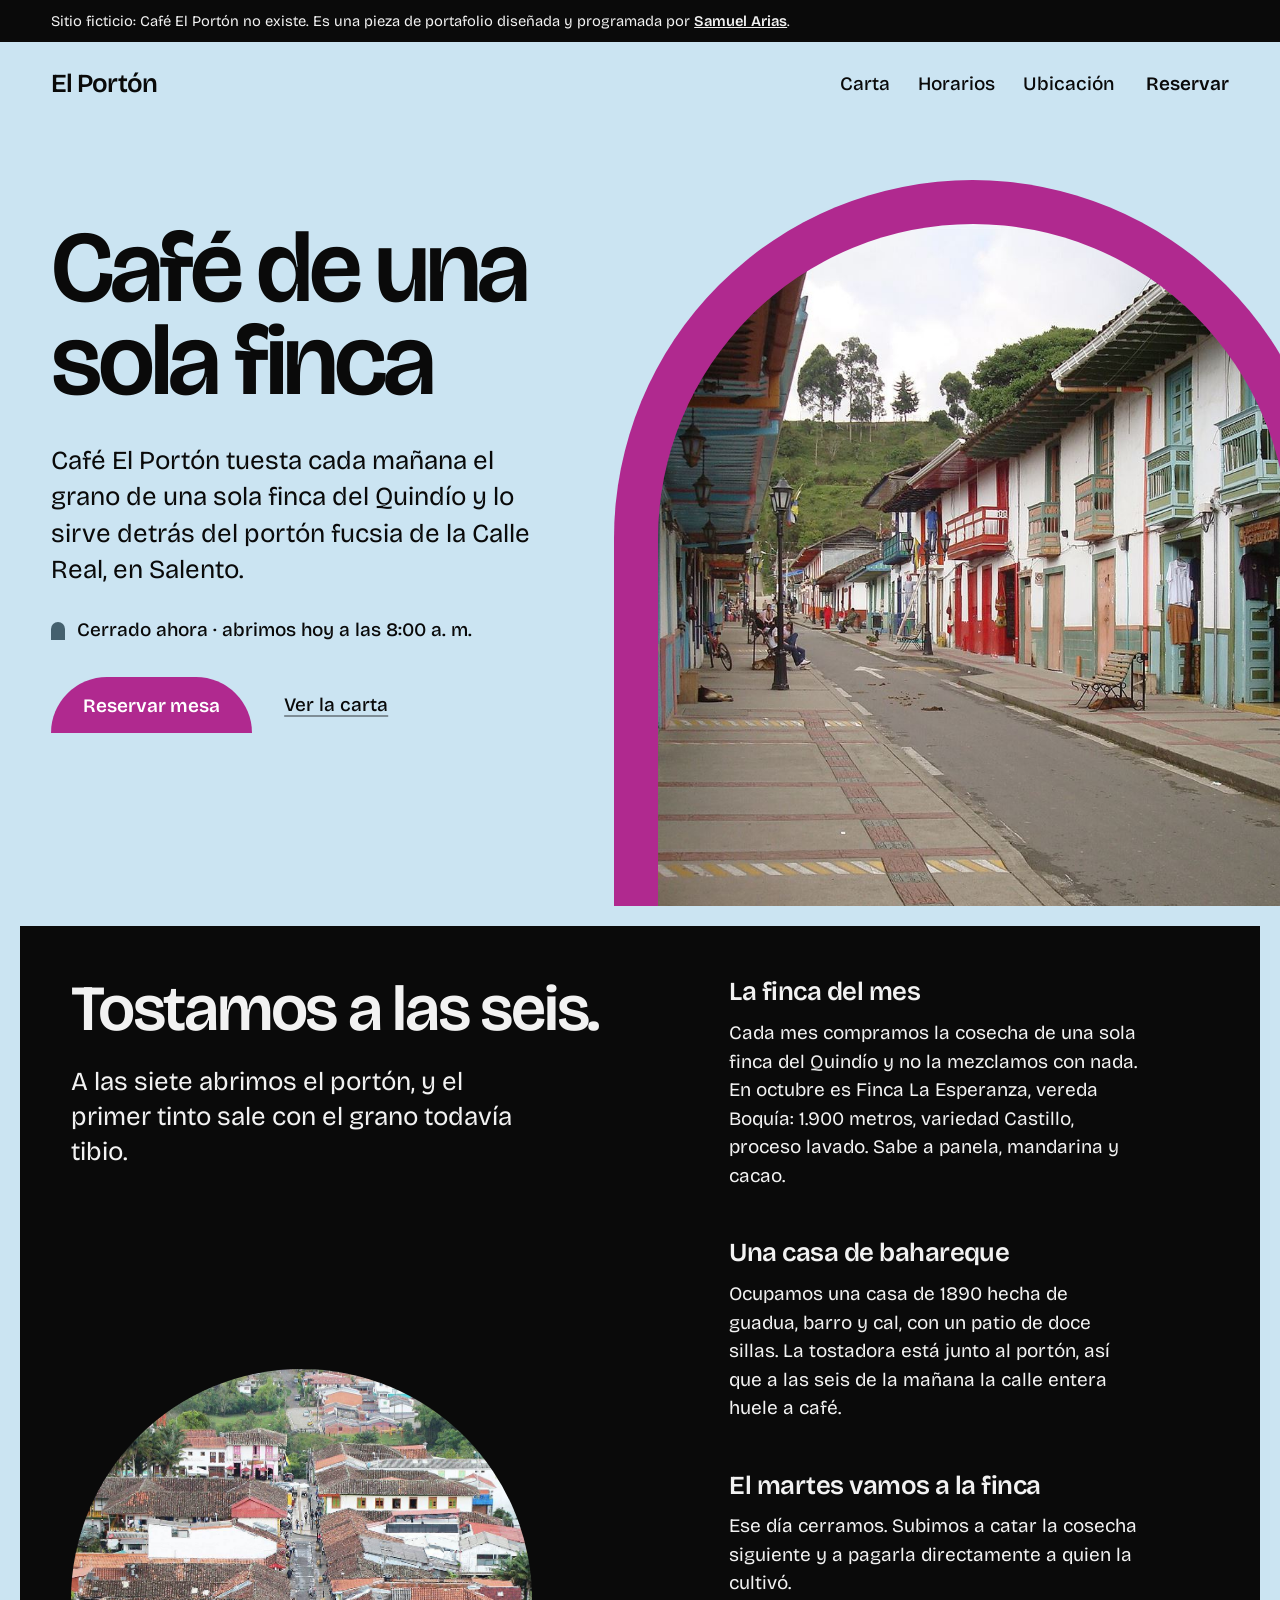
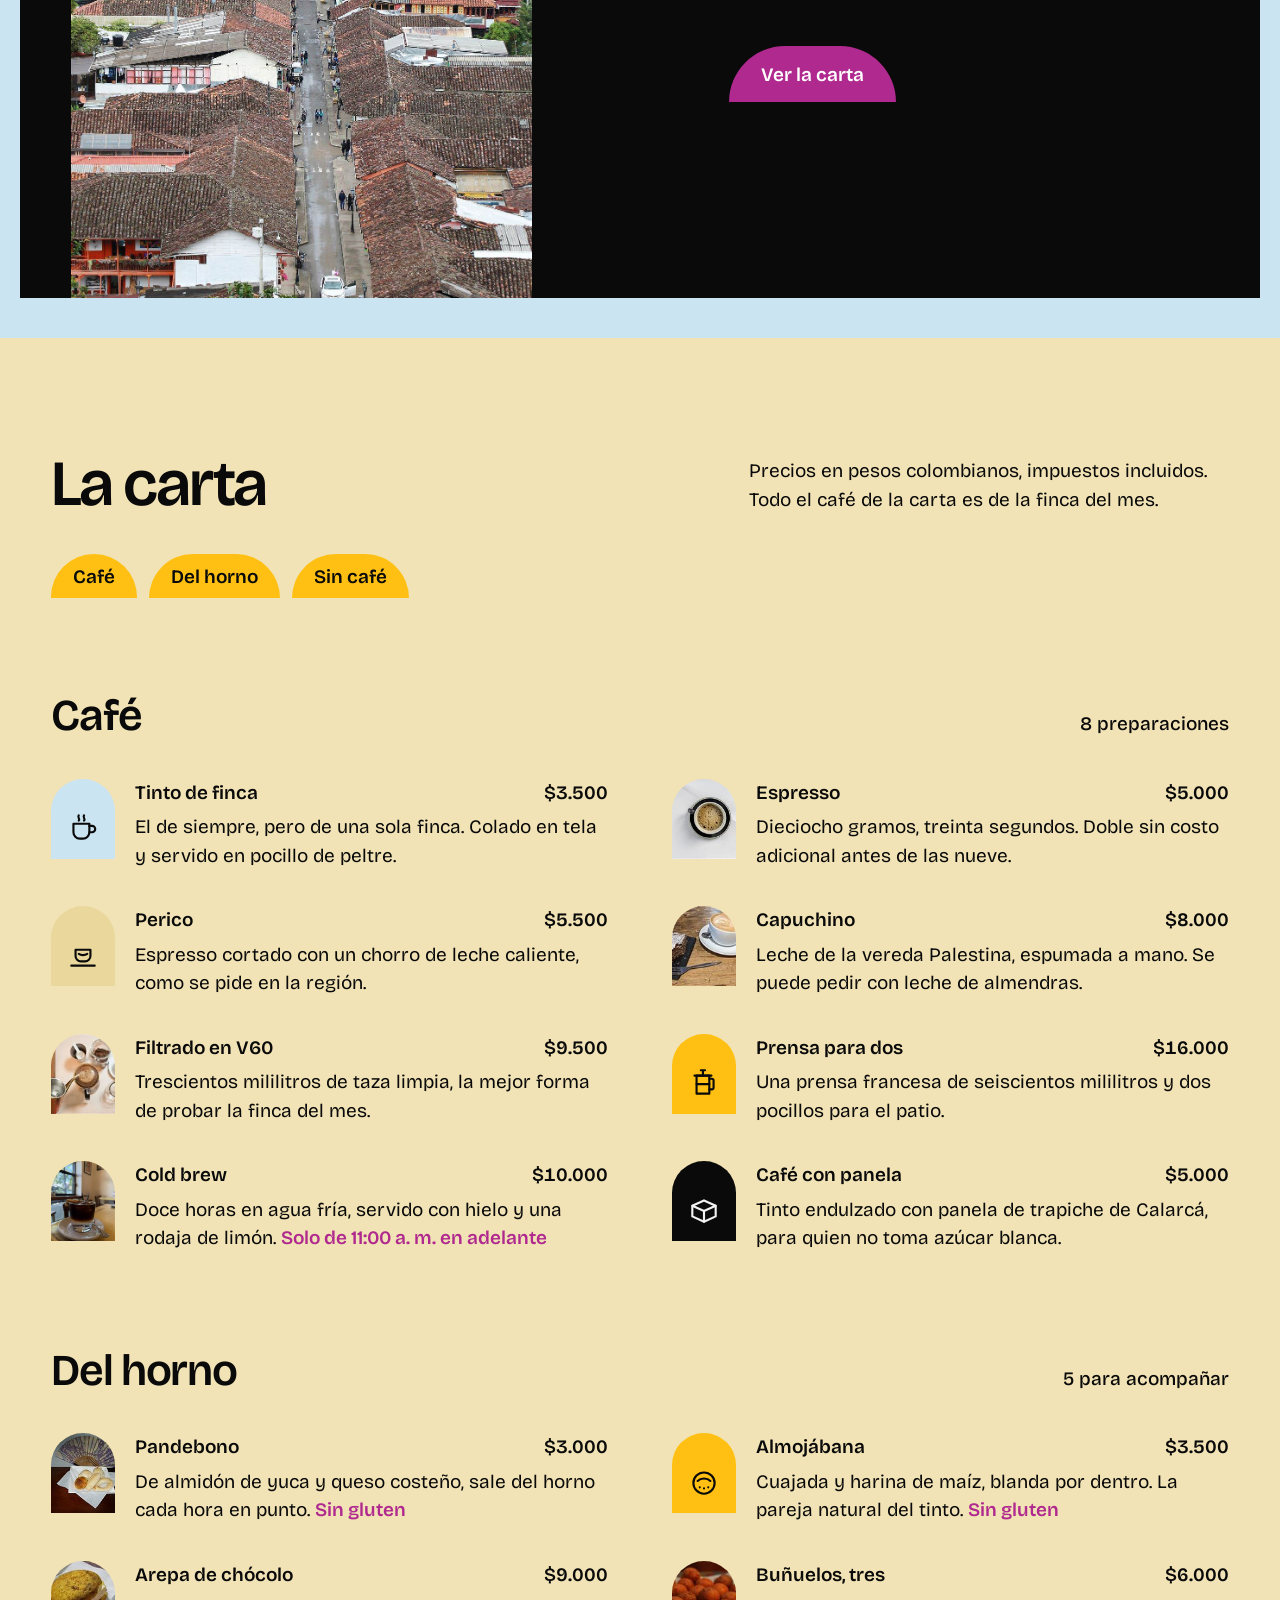
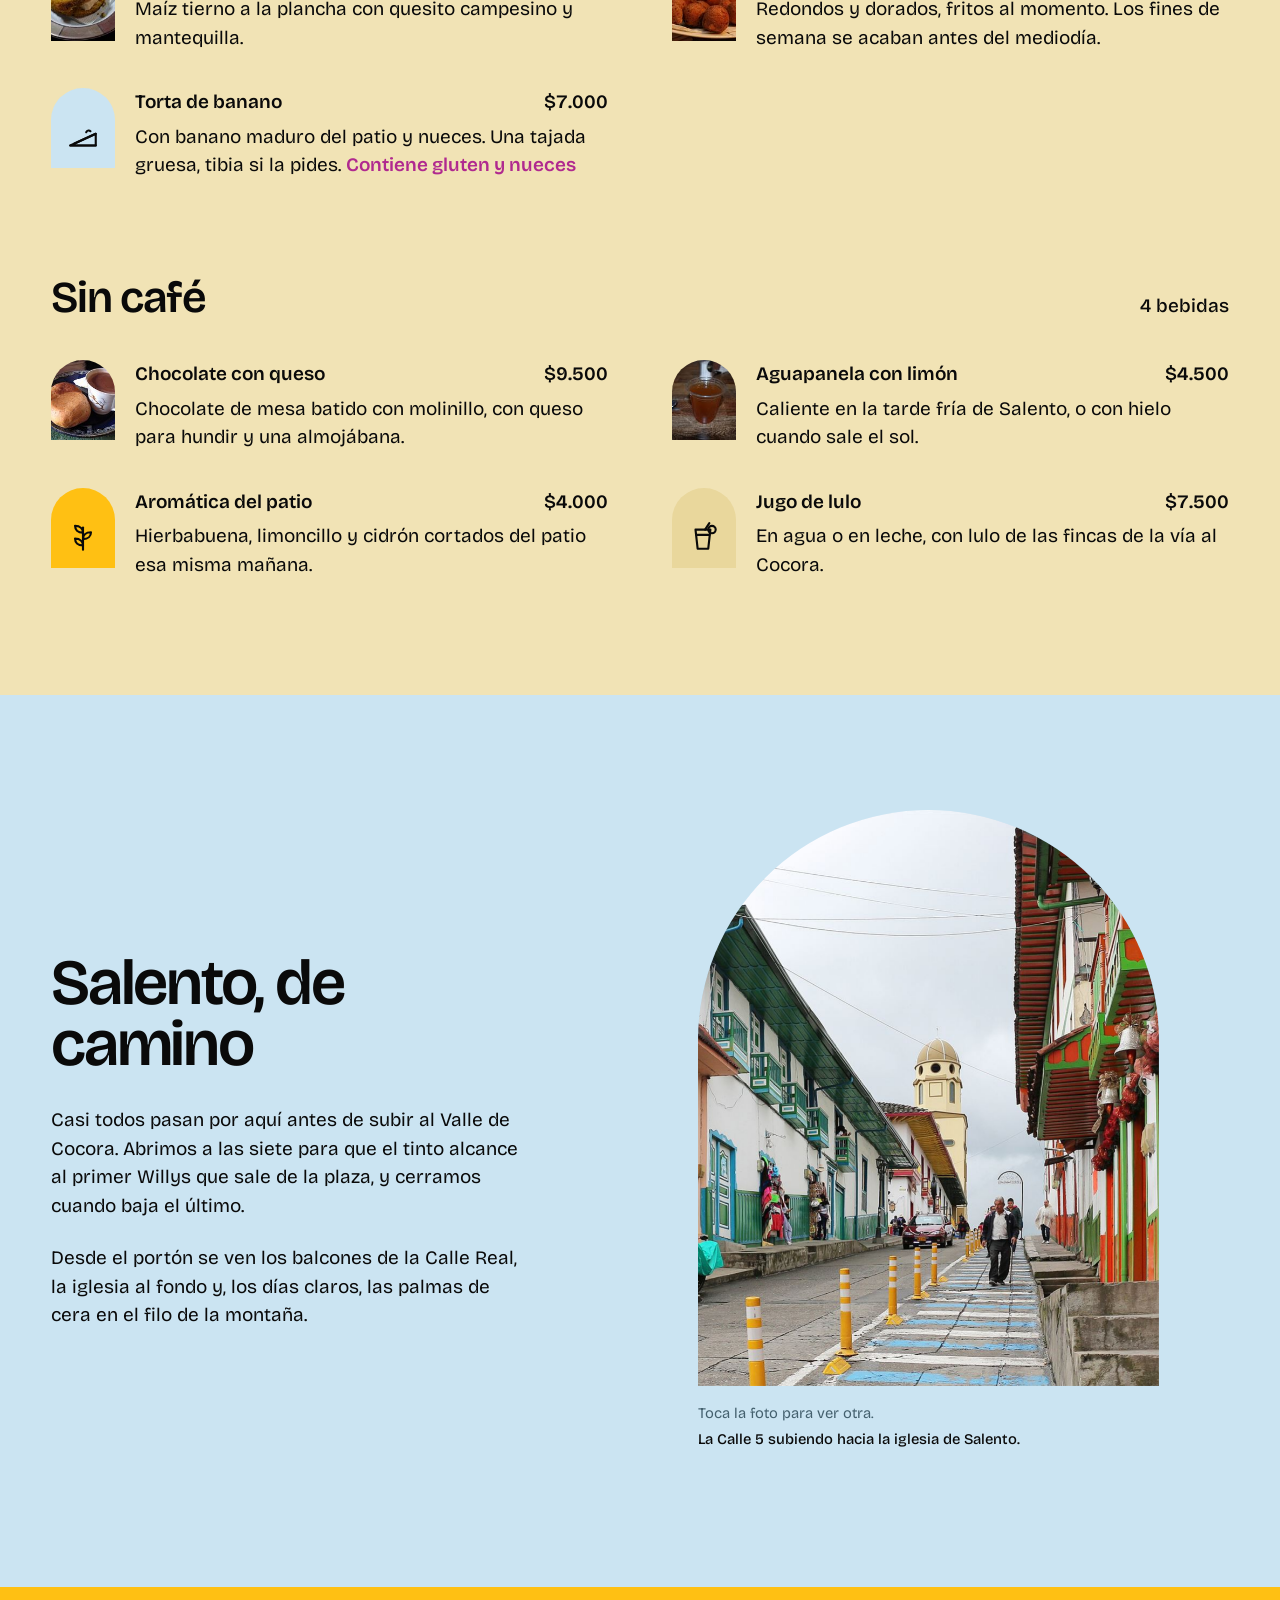
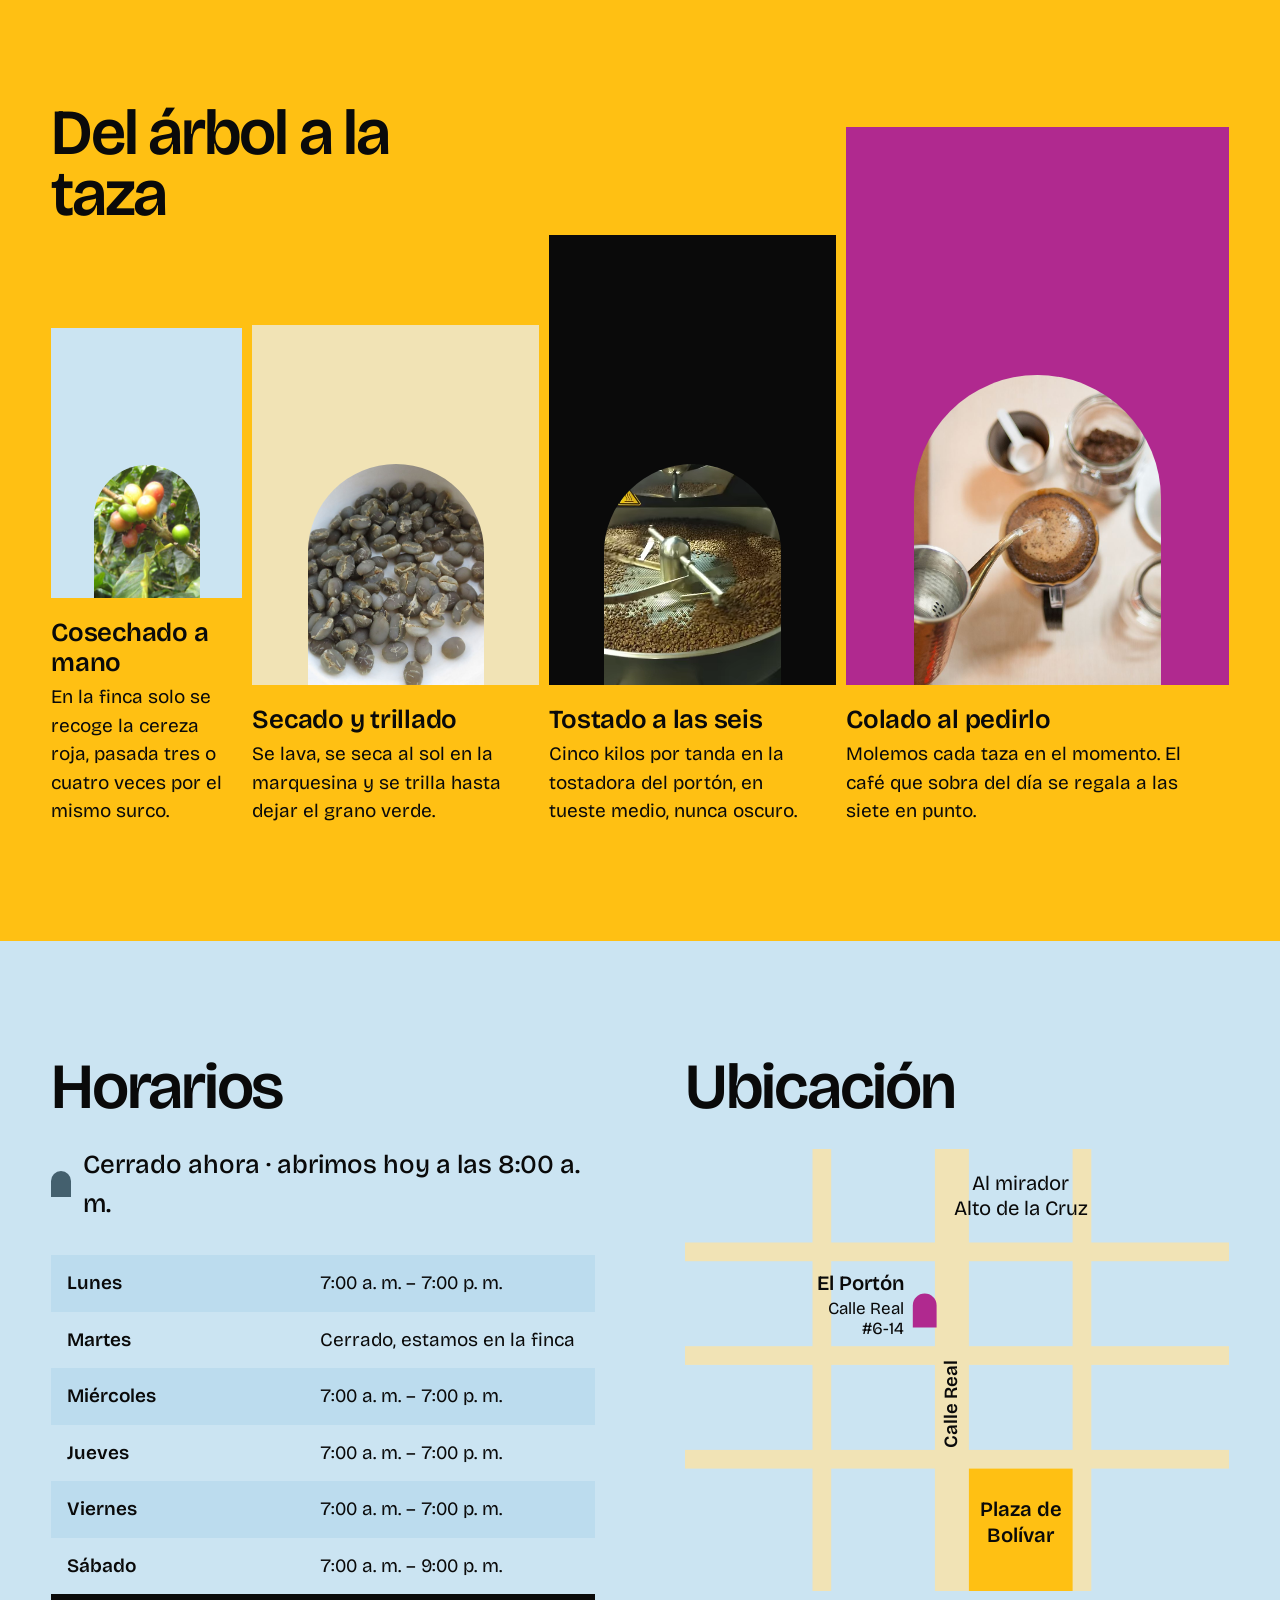
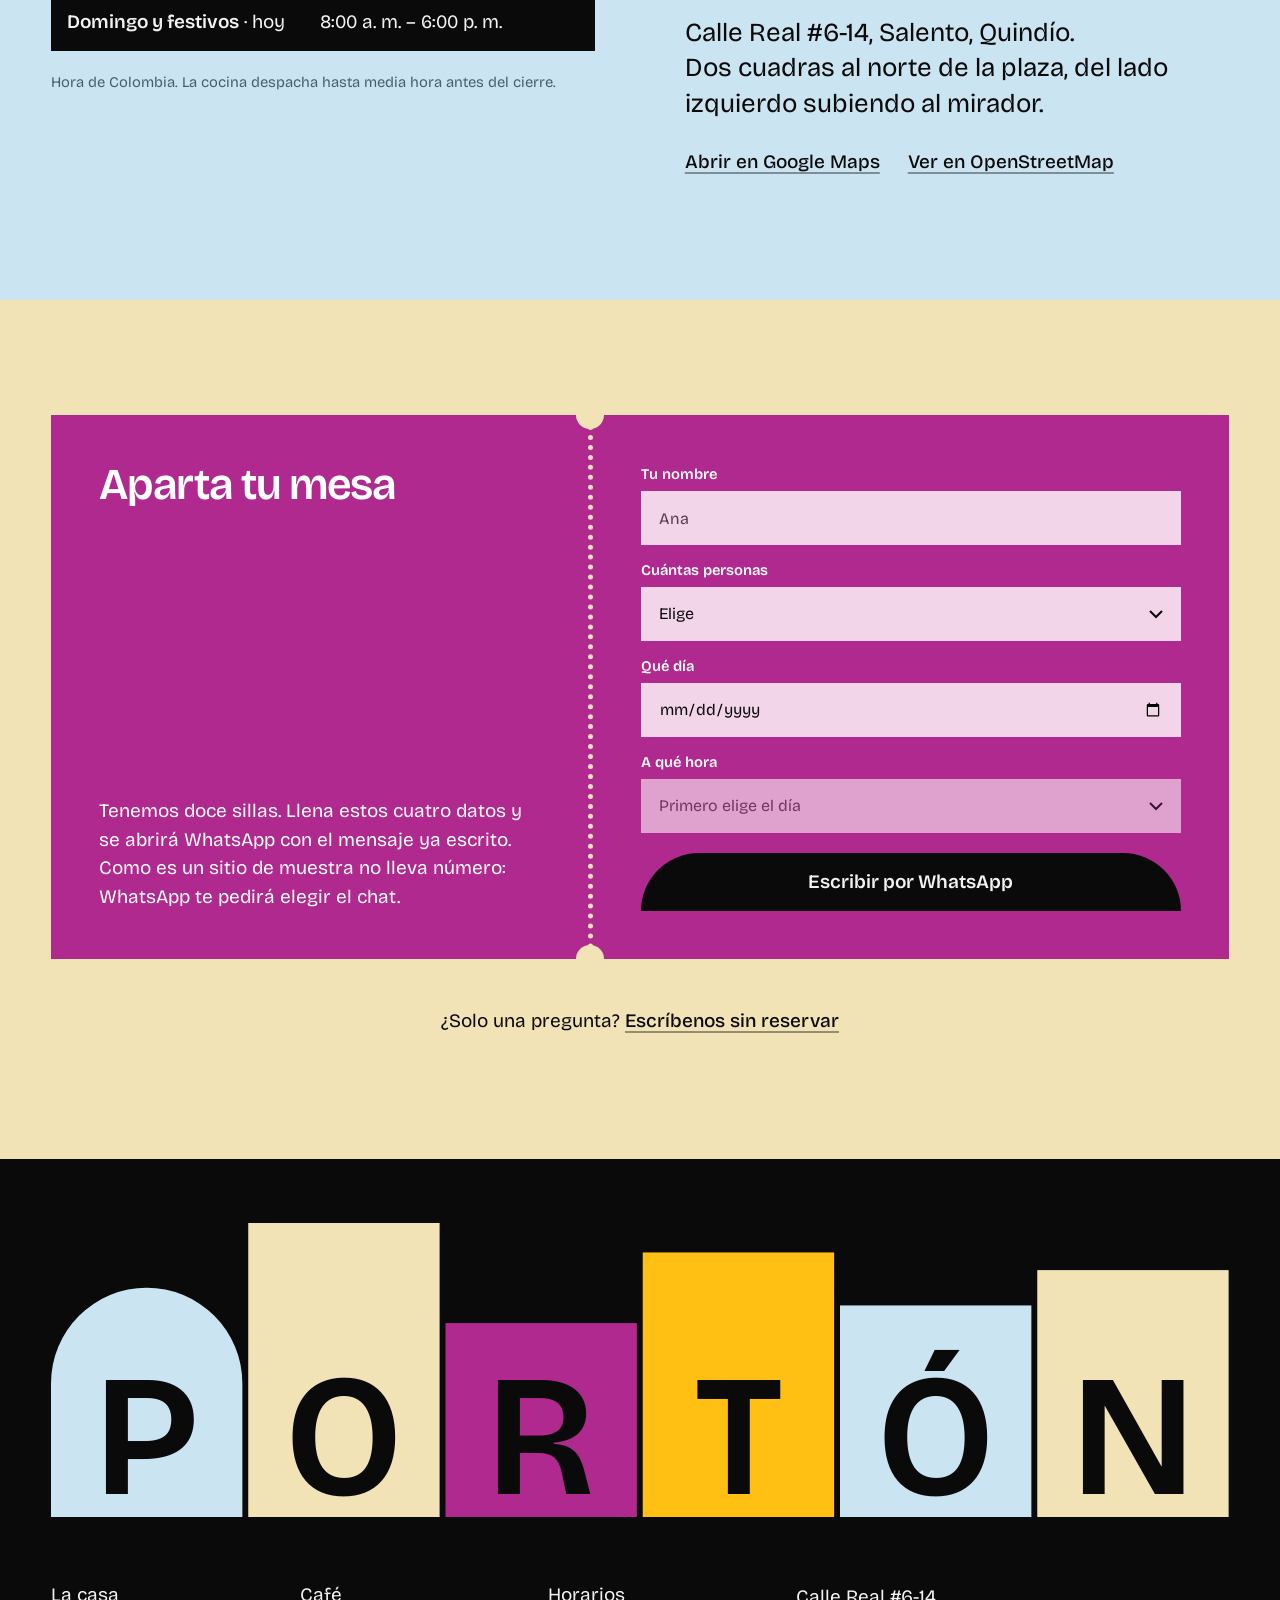
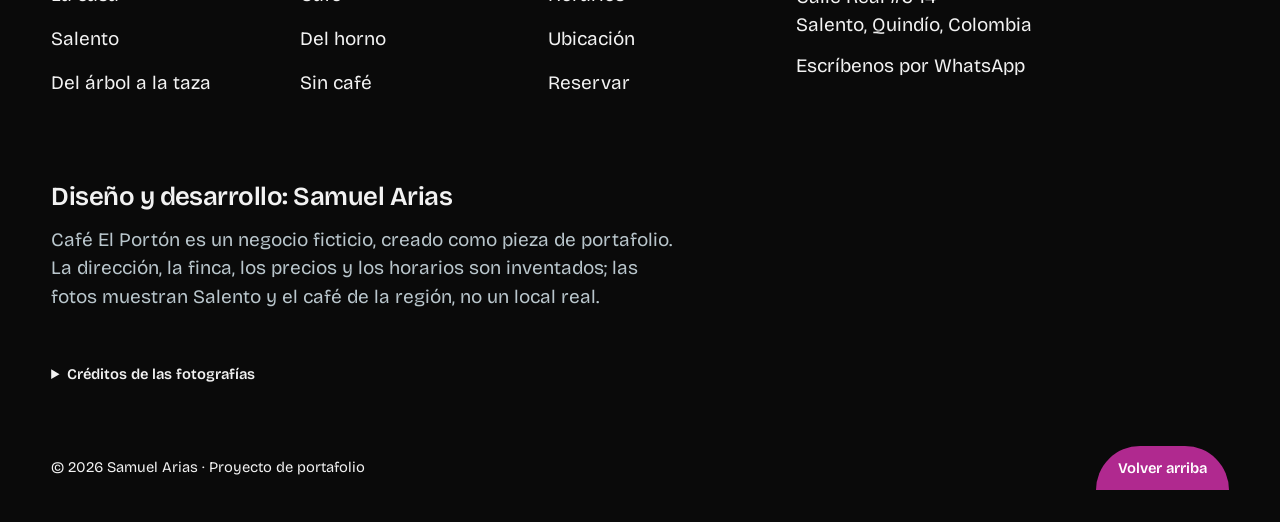
==== commit 16cedfb9: "Pulir Café El Portón tras la crítica de diseño Horas de reserva según el día y los festivos, foco vi" ====
--- a/cafe-el-porton/index.html
+++ b/cafe-el-porton/index.html
@@ -13,6 +13,16 @@
   <script>document.documentElement.classList.add('js')</script>
 </head>
 <body>
+  <svg class="sprite" aria-hidden="true" focusable="false">
+    <symbol id="g-pocillo" viewBox="0 0 32 32"><path d="M7 12h15v8a6 6 0 0 1-6 6h-3a6 6 0 0 1-6-6z"/><path d="M22 14h2.5a3 3 0 0 1 0 6H22"/><path d="M12 4c-1.5 2 1.5 3 0 5M17 4c-1.5 2 1.5 3 0 5"/></symbol>
+    <symbol id="g-perico" viewBox="0 0 32 32"><path d="M9 11h14v6a5 5 0 0 1-5 5h-4a5 5 0 0 1-5-5z"/><path d="M5 26h22"/><path d="M12 15c2 1.5 6 1.5 8 0"/></symbol>
+    <symbol id="g-prensa" viewBox="0 0 32 32"><path d="M9 9h12v17H9z"/><path d="M7 9h16"/><path d="M15 9V4M13 4h4"/><path d="M21 12h2.5a1.5 1.5 0 0 1 1.5 1.5v7a1.5 1.5 0 0 1-1.5 1.5H21"/><path d="M9 17h12"/></symbol>
+    <symbol id="g-panela" viewBox="0 0 32 32"><path d="M5 12l11-5 11 5v10l-11 5-11-5z"/><path d="M5 12l11 5 11-5M16 17v10"/></symbol>
+    <symbol id="g-almojabana" viewBox="0 0 32 32"><circle cx="16" cy="17" r="10"/><path d="M10 15c3-3 9-3 12 0"/><path d="M12 21h.01M20 21h.01M16 22h.01"/></symbol>
+    <symbol id="g-torta" viewBox="0 0 32 32"><path d="M4 24l24-11v11z"/><path d="M8 22.2l20-9.2M4 24h24"/><path d="M19 11.5c1-2 3-2 4-1"/></symbol>
+    <symbol id="g-aromatica" viewBox="0 0 32 32"><path d="M16 28V7"/><path d="M16 12c-5 0-7.5-3-7.5-6.5 5 0 7.5 3 7.5 6.5z"/><path d="M16 18c5 0 7.5-3 7.5-6.5-5 0-7.5 3-7.5 6.5z"/><path d="M16 24c-5 0-7.5-3-7.5-6.5 5 0 7.5 3 7.5 6.5z"/></symbol>
+    <symbol id="g-lulo" viewBox="0 0 32 32"><path d="M8 9h14l-2 18h-10z"/><path d="M9 14h12"/><path d="M17 9l4-6"/><circle cx="23.5" cy="9" r="3.5"/></symbol>
+  </svg>
   <a class="skip" href="#contenido">Saltar al contenido</a>
 
   <p class="notice">
@@ -29,7 +39,7 @@
         <li><a href="#ubicacion">Ubicación</a></li>
       </ul>
       <details class="nav-phone">
-        <summary>Menú</summary>
+        <summary>Secciones</summary>
         <ul>
           <li><a href="#casa">La casa</a></li>
           <li><a href="#carta">Carta</a></li>
@@ -62,7 +72,7 @@
           <a class="link" href="#carta">Ver la carta</a>
         </div>
       </div>
-      <div class="porton" aria-hidden="false">
+      <div class="porton">
         <figure class="porton-view shutter">
           <img src="assets/callerealsalento.jpg" width="1600" height="1200"
                alt="La Calle Real de Salento: casas de bahareque blancas con balcones y puertas pintadas de azul, rojo y verde">
@@ -129,7 +139,7 @@
           </div>
           <ul class="items">
             <li class="item" data-reveal>
-              <span class="bullet bullet-sky" aria-hidden="true"></span>
+              <span class="bullet bullet-sky" aria-hidden="true"><svg class="glyph" viewBox="0 0 32 32"><use href="#g-pocillo"/></svg></span>
               <div><p class="item-name"><span>Tinto de finca</span><span>$3.500</span></p>
               <p class="item-desc">El de siempre, pero de una sola finca. Colado en tela y servido en pocillo de peltre.</p></div>
             </li>
@@ -139,7 +149,7 @@
               <p class="item-desc">Dieciocho gramos, treinta segundos. Doble sin costo adicional antes de las nueve.</p></div>
             </li>
             <li class="item" data-reveal>
-              <span class="bullet bullet-sand" aria-hidden="true"></span>
+              <span class="bullet bullet-sand" aria-hidden="true"><svg class="glyph" viewBox="0 0 32 32"><use href="#g-perico"/></svg></span>
               <div><p class="item-name"><span>Perico</span><span>$5.500</span></p>
               <p class="item-desc">Espresso cortado con un chorro de leche caliente, como se pide en la región.</p></div>
             </li>
@@ -149,12 +159,12 @@
               <p class="item-desc">Leche de la vereda Palestina, espumada a mano. Se puede pedir con leche de almendras.</p></div>
             </li>
             <li class="item" data-reveal>
-              <img class="bullet" src="assets/manual-drip-pour-over-coffee.jpg" width="1600" height="1065" loading="lazy" decoding="async" alt="">
+              <img class="bullet" src="assets/menu/pour-over-bullet.jpg" width="200" height="133" loading="lazy" decoding="async" alt="">
               <div><p class="item-name"><span>Filtrado en V60</span><span>$9.500</span></p>
               <p class="item-desc">Trescientos mililitros de taza limpia, la mejor forma de probar la finca del mes.</p></div>
             </li>
             <li class="item" data-reveal>
-              <span class="bullet bullet-yellow" aria-hidden="true"></span>
+              <span class="bullet bullet-yellow" aria-hidden="true"><svg class="glyph" viewBox="0 0 32 32"><use href="#g-prensa"/></svg></span>
               <div><p class="item-name"><span>Prensa para dos</span><span>$16.000</span></p>
               <p class="item-desc">Una prensa francesa de seiscientos mililitros y dos pocillos para el patio.</p></div>
             </li>
@@ -164,7 +174,7 @@
               <p class="item-desc">Doce horas en agua fría, servido con hielo y una rodaja de limón. <span class="item-tag">Solo de 11:00 a. m. en adelante</span></p></div>
             </li>
             <li class="item" data-reveal>
-              <span class="bullet bullet-ink" aria-hidden="true"></span>
+              <span class="bullet bullet-ink" aria-hidden="true"><svg class="glyph" viewBox="0 0 32 32"><use href="#g-panela"/></svg></span>
               <div><p class="item-name"><span>Café con panela</span><span>$5.000</span></p>
               <p class="item-desc">Tinto endulzado con panela de trapiche de Calarcá, para quien no toma azúcar blanca.</p></div>
             </li>
@@ -183,7 +193,7 @@
               <p class="item-desc">De almidón de yuca y queso costeño, sale del horno cada hora en punto. <span class="item-tag">Sin gluten</span></p></div>
             </li>
             <li class="item" data-reveal>
-              <span class="bullet bullet-yellow" aria-hidden="true"></span>
+              <span class="bullet bullet-yellow" aria-hidden="true"><svg class="glyph" viewBox="0 0 32 32"><use href="#g-almojabana"/></svg></span>
               <div><p class="item-name"><span>Almojábana</span><span>$3.500</span></p>
               <p class="item-desc">Cuajada y harina de maíz, blanda por dentro. La pareja natural del tinto. <span class="item-tag">Sin gluten</span></p></div>
             </li>
@@ -198,7 +208,7 @@
               <p class="item-desc">Redondos y dorados, fritos al momento. Los fines de semana se acaban antes del mediodía.</p></div>
             </li>
             <li class="item" data-reveal>
-              <span class="bullet bullet-sky" aria-hidden="true"></span>
+              <span class="bullet bullet-sky" aria-hidden="true"><svg class="glyph" viewBox="0 0 32 32"><use href="#g-torta"/></svg></span>
               <div><p class="item-name"><span>Torta de banano</span><span>$7.000</span></p>
               <p class="item-desc">Con banano maduro del patio y nueces. Una tajada gruesa, tibia si la pides. <span class="item-tag">Contiene gluten y nueces</span></p></div>
             </li>
@@ -222,12 +232,12 @@
               <p class="item-desc">Caliente en la tarde fría de Salento, o con hielo cuando sale el sol.</p></div>
             </li>
             <li class="item" data-reveal>
-              <span class="bullet bullet-yellow" aria-hidden="true"></span>
+              <span class="bullet bullet-yellow" aria-hidden="true"><svg class="glyph" viewBox="0 0 32 32"><use href="#g-aromatica"/></svg></span>
               <div><p class="item-name"><span>Aromática del patio</span><span>$4.000</span></p>
               <p class="item-desc">Hierbabuena, limoncillo y cidrón cortados del patio esa misma mañana.</p></div>
             </li>
             <li class="item" data-reveal>
-              <span class="bullet bullet-sand" aria-hidden="true"></span>
+              <span class="bullet bullet-sand" aria-hidden="true"><svg class="glyph" viewBox="0 0 32 32"><use href="#g-lulo"/></svg></span>
               <div><p class="item-name"><span>Jugo de lulo</span><span>$7.500</span></p>
               <p class="item-desc">En agua o en leche, con lulo de las fincas de la vía al Cocora.</p></div>
             </li>
@@ -251,7 +261,7 @@
           </p>
         </div>
         <figure class="frame" data-frame data-reveal>
-          <button class="frame-stage arch" type="button" aria-label="Ver la siguiente foto de Salento">
+          <button class="frame-stage arch" type="button" aria-describedby="frame-hint">
             <img class="is-on" src="assets/calle-5-salento-01.jpg" width="1600" height="1067" loading="lazy" decoding="async"
                  data-caption="La Calle 5 subiendo hacia la iglesia de Salento."
                  alt="Una calle de Salento con casas de balcones verdes y naranjas y la torre amarilla de la iglesia al fondo">
@@ -265,6 +275,7 @@
                  data-caption="Café maduro en una finca colombiana, entre verde y rojo."
                  alt="Rama de un cafeto con cerezas de café verdes, amarillas y rojas">
           </button>
+          <p class="frame-hint" id="frame-hint">Toca la foto para ver otra.</p>
           <figcaption class="frame-caption" aria-live="polite">La Calle 5 subiendo hacia la iglesia de Salento.</figcaption>
         </figure>
       </div>
@@ -286,7 +297,7 @@
             <p>Se lava, se seca al sol en la marquesina y se trilla hasta dejar el grano verde.</p>
           </div>
           <div class="stage" data-reveal>
-            <div class="tile tile-ink"><figure class="arch"><video autoplay muted loop playsinline preload="metadata" poster="assets/kaffe-ystad-2024-poster.jpg" width="854" height="480" aria-hidden="true"><source src="assets/kaffe-ystad-2024.webm" type="video/webm"></video></figure></div>
+            <div class="tile tile-ink"><figure class="arch"><video data-loop muted loop playsinline preload="none" poster="assets/kaffe-ystad-2024-poster.jpg" width="854" height="480" aria-hidden="true"><source src="assets/kaffe-ystad-2024.webm" type="video/webm"></video></figure></div>
             <h3>Tostado a las seis</h3>
             <p>Cinco kilos por tanda en la tostadora del portón, en tueste medio, nunca oscuro.</p>
           </div>
@@ -343,9 +354,9 @@
                 <text x="395" y="462" font-size="24" font-weight="600" text-anchor="middle">Bolívar</text>
                 <text x="395" y="48" font-size="24" text-anchor="middle">Al mirador</text>
                 <text x="395" y="78" font-size="24" text-anchor="middle">Alto de la Cruz</text>
-                <text x="16" y="172" font-size="24" font-weight="600">El Portón</text>
-                <text x="16" y="202" font-size="24">Calle Real</text>
-                <text x="16" y="226" font-size="20">#6-14</text>
+                <text x="258" y="166" font-size="24" font-weight="600" text-anchor="end">El Portón</text>
+                <text x="258" y="194" font-size="20" text-anchor="end">Calle Real</text>
+                <text x="258" y="218" font-size="20" text-anchor="end">#6-14</text>
               </g>
               <path d="M268 210 v-26 a14 14 0 0 1 28 0 v26 z" fill="#b0298f"/>
             </svg>
@@ -369,28 +380,24 @@
           <div class="coupon-left">
             <h2 id="reservar-titulo" class="coupon-title">Aparta tu mesa</h2>
             <p>
-              Tenemos doce sillas. Llena estos cuatro datos y se abrirá WhatsApp con el mensaje ya escrito;
-              solo tienes que enviarlo.
+              Tenemos doce sillas. Llena estos cuatro datos y se abrirá WhatsApp con el mensaje ya escrito.
+              Como es un sitio de muestra no lleva número: WhatsApp te pedirá elegir el chat.
             </p>
           </div>
           <div class="coupon-right">
-            <label class="sr-only" for="f-nombre">Tu nombre</label>
-            <input id="f-nombre" type="text" autocomplete="given-name" placeholder="Tu nombre" required>
-            <label class="sr-only" for="f-personas">Cuántas personas</label>
+            <label class="field-label" for="f-nombre">Tu nombre</label>
+            <input id="f-nombre" type="text" autocomplete="given-name" placeholder="Ana" required>
+            <label class="field-label" for="f-personas">Cuántas personas</label>
             <select id="f-personas" required>
-              <option value="" disabled selected>Cuántas personas</option>
+              <option value="" disabled selected>Elige</option>
               <option>1 persona</option><option>2 personas</option><option>3 personas</option>
               <option>4 personas</option><option>5 personas</option><option>6 personas</option>
             </select>
-            <label class="sr-only" for="f-dia">Qué día</label>
-            <input id="f-dia" type="date" required>
-            <label class="sr-only" for="f-hora">A qué hora</label>
+            <label class="field-label" for="f-dia">Qué día</label>
+            <input id="f-dia" type="date" required aria-describedby="f-error">
+            <label class="field-label" for="f-hora">A qué hora</label>
             <select id="f-hora" required>
-              <option value="" disabled selected>A qué hora</option>
-              <option>8:00 a. m.</option><option>9:00 a. m.</option><option>10:00 a. m.</option>
-              <option>11:00 a. m.</option><option>12:00 m.</option><option>2:00 p. m.</option>
-              <option>3:00 p. m.</option><option>4:00 p. m.</option><option>5:00 p. m.</option>
-              <option>6:00 p. m.</option>
+              <option value="">Primero elige el día</option>
             </select>
             <input type="hidden" name="text" id="f-text" value="Hola, Café El Portón. Quiero apartar una mesa.">
             <p class="form-error" id="f-error" role="alert" hidden></p>
--- a/cafe-el-porton/styles.css
+++ b/cafe-el-porton/styles.css
@@ -51,6 +51,7 @@
 ::selection { background: var(--accent); color: var(--accent-ink); }
 :focus-visible { outline: 3px solid var(--accent); outline-offset: 3px; }
 
+.sprite { position: absolute; width: 0; height: 0; overflow: hidden; }
 .sr-only { position: absolute; width: 1px; height: 1px; overflow: hidden; clip: rect(0 0 0 0); white-space: nowrap; }
 .skip { position: absolute; left: var(--m); top: -100px; z-index: 10; background: var(--ink); color: var(--night-ink); padding: 12px 16px; }
 .skip:focus { top: 12px; }
@@ -72,6 +73,7 @@
 .button:active { transform: scale(0.97); }
 .button-small { min-height: 44px; padding: 10px 22px 8px; font-size: var(--step-small); }
 .link {
+  display: inline-flex; align-items: center; min-height: 44px;
   font-weight: 500;
   text-decoration: underline; text-underline-offset: 0.22em; text-decoration-thickness: 0.08em;
   text-decoration-color: color-mix(in srgb, currentColor 40%, transparent);
@@ -94,7 +96,7 @@
   padding: 20px var(--m);
   position: relative; z-index: 3;
 }
-.wordmark { font-size: var(--step-lead); font-weight: 600; letter-spacing: -0.04em; line-height: 1; text-decoration: none; }
+.wordmark { display: inline-flex; align-items: center; min-height: 44px; font-size: var(--step-lead); font-weight: 600; letter-spacing: -0.04em; line-height: 1; text-decoration: none; }
 .nav { display: flex; align-items: center; gap: 32px; }
 .nav-links { display: flex; gap: 28px; }
 .nav a, .foot a {
@@ -179,11 +181,12 @@
 .carta-note { max-width: 40ch; justify-self: end; }
 .carta-jump { display: flex; gap: 12px; margin-top: 40px; flex-wrap: wrap; }
 .carta-jump a {
-  padding: 10px 20px 8px; border-radius: var(--arch); background: var(--sand-deep);
+  display: inline-flex; align-items: center; min-height: 44px;
+  padding: 4px 22px 2px; border-radius: var(--arch); background: var(--yellow);
   font-weight: 600; text-decoration: none; transition: background-color 200ms ease, transform 160ms var(--ease-out);
 }
 .carta-jump a:active { transform: scale(0.97); }
-@media (hover: hover) and (pointer: fine) { .carta-jump a:hover { background: var(--yellow); } }
+@media (hover: hover) and (pointer: fine) { .carta-jump a:hover { background: var(--ink); color: var(--night-ink); } }
 .cat { margin-top: 96px; scroll-margin-top: 80px; }
 .cat-head { display: flex; align-items: baseline; justify-content: space-between; gap: 16px; margin-bottom: 40px; }
 .cat-head h3 { font-size: var(--step-sub); font-weight: 600; letter-spacing: -0.03em; line-height: 1; }
@@ -191,10 +194,12 @@
 .items { display: grid; grid-template-columns: 1fr 1fr; gap: 36px 64px; }
 .item { display: grid; grid-template-columns: 64px 1fr; gap: 20px; align-items: start; }
 .bullet { width: 64px; height: 80px; object-fit: cover; border-radius: var(--arch); }
+span.bullet { display: grid; place-items: end center; padding-bottom: 14px; color: var(--ink); }
+.glyph { width: 34px; height: 34px; fill: none; stroke: currentColor; stroke-width: 2; stroke-linecap: round; stroke-linejoin: round; }
 .bullet-sky { background: var(--bg); }
 .bullet-sand { background: var(--sand-deep); }
 .bullet-yellow { background: var(--yellow); }
-.bullet-ink { background: var(--ink); }
+.bullet-ink, span.bullet-ink { background: var(--ink); color: var(--night-ink); }
 .item-name { display: flex; justify-content: space-between; gap: 16px; font-weight: 600; }
 .item-name span:last-child { font-variant-numeric: tabular-nums; white-space: nowrap; }
 .item-desc { margin-top: 6px; max-width: 42ch; }
@@ -215,7 +220,8 @@
   opacity: 0; transition: opacity 700ms ease;
 }
 .frame-stage img.is-on { opacity: 1; }
-.frame-caption { margin-top: 16px; font-size: var(--step-small); font-weight: 500; min-height: 3em; }
+.frame-hint { margin-top: 16px; font-size: var(--step-small); color: var(--muted); }
+.frame-caption { margin-top: 4px; font-size: var(--step-small); font-weight: 500; min-height: 3em; }
 
 /* Del árbol a la taza: tiles that grow */
 .grano { background: var(--yellow); padding-block: var(--gap-section); }
@@ -279,7 +285,9 @@
 }
 .coupon-title { font-size: var(--step-sub); font-weight: 600; letter-spacing: -0.03em; line-height: 1; max-width: 13ch; }
 .coupon-left p { max-width: 36ch; }
-.coupon-right { display: grid; gap: 10px; padding: 48px; align-content: center; }
+.coupon-right { display: grid; gap: 6px; padding: 48px; align-content: center; }
+.field-label { font-size: var(--step-small); font-weight: 600; color: var(--accent-ink); margin-top: 8px; }
+.field-label:first-child { margin-top: 0; }
 .coupon input, .coupon select {
   width: 100%; height: 54px; padding: 0 18px;
   font: inherit; font-size: 1rem; color: var(--ink);
@@ -292,27 +300,31 @@
 }
 .coupon input::placeholder { color: #5b3a50; opacity: 1; }
 .coupon input:focus-visible, .coupon select:focus-visible { outline: 3px solid var(--ink); outline-offset: 0; }
+.coupon select:disabled { color: #5b3a50; cursor: not-allowed; }
+.coupon .submit:focus-visible { outline: 3px solid var(--accent-ink); outline-offset: 3px; }
 .submit {
-  height: 58px; margin-top: 6px; border: 0; cursor: pointer;
+  height: 58px; margin-top: 14px; border: 0; cursor: pointer; border-radius: var(--arch);
   background: var(--ink); color: var(--night-ink); font: inherit; font-weight: 600;
   transition: transform 160ms var(--ease-out), background-color 200ms ease;
 }
 .submit:active { transform: scale(0.98); }
 @media (hover: hover) and (pointer: fine) { .submit:hover { background: #2a2a2a; } }
-.form-error { font-weight: 600; color: var(--accent-ink); }
+.form-error { font-weight: 600; color: var(--accent-ink); margin-top: 8px; }
 .reservar-alt { text-align: center; margin-top: 40px; }
 
 /* Footer */
 .foot { background: var(--night); color: var(--night-ink); padding-block: clamp(48px, 5vw, 72px) 32px; }
 .blocks { display: block; width: 100%; height: auto; font-family: var(--font); letter-spacing: -0.04em; }
 .foot-grid { display: grid; grid-template-columns: repeat(3, 1fr) 2fr; gap: 32px; margin-top: 56px; }
-.foot-col { display: grid; gap: 10px; align-content: start; }
-.foot-contact { display: grid; gap: 12px; align-content: start; }
-.author { margin-top: 72px; max-width: 64ch; display: grid; gap: 10px; }
+.foot-col { display: grid; align-content: start; }
+.foot-col a, .foot-contact a { display: inline-flex; align-items: center; min-height: 44px; }
+.foot-contact { display: grid; gap: 4px; align-content: start; }
+.foot-contact p:first-child { padding-top: 10px; }
+.author { margin-top: 72px; max-width: 52ch; display: grid; gap: 10px; }
 .author-name { font-size: var(--step-lead); font-weight: 600; letter-spacing: -0.02em; }
 .author p:not(.author-name) { color: var(--night-soft); }
 .credits { margin-top: 40px; font-size: var(--step-small); color: var(--night-soft); }
-.credits summary { cursor: pointer; font-weight: 600; color: var(--night-ink); padding: 8px 0; }
+.credits summary { cursor: pointer; font-weight: 600; color: var(--night-ink); display: list-item; padding-block: 12px; }
 .credits ul { display: grid; gap: 6px; margin-top: 12px; columns: 2; }
 .credits li { break-inside: avoid; }
 .foot-last { display: flex; justify-content: space-between; align-items: center; gap: 16px; margin-top: 48px; font-size: var(--step-small); }
@@ -342,6 +354,7 @@
   .stage:nth-of-type(1) .tile, .stage:nth-of-type(2) .tile { aspect-ratio: 4 / 3; }
   .foot-grid { grid-template-columns: repeat(3, 1fr); }
   .foot-contact { grid-column: 1 / -1; }
+  .casa-sub { margin-top: -24px; }
 }
 
 /* Phone: its own composition */
@@ -380,6 +393,7 @@
   .coupon-left { padding: 32px 24px; border-right: 0; border-bottom: 5px dotted var(--sand); }
   .coupon-right { padding: 32px 24px; }
   .foot-grid { grid-template-columns: 1fr 1fr; }
+  .foot-contact { grid-column: auto; }
   .credits ul { columns: 1; }
   .foot-last { flex-wrap: wrap; }
 }
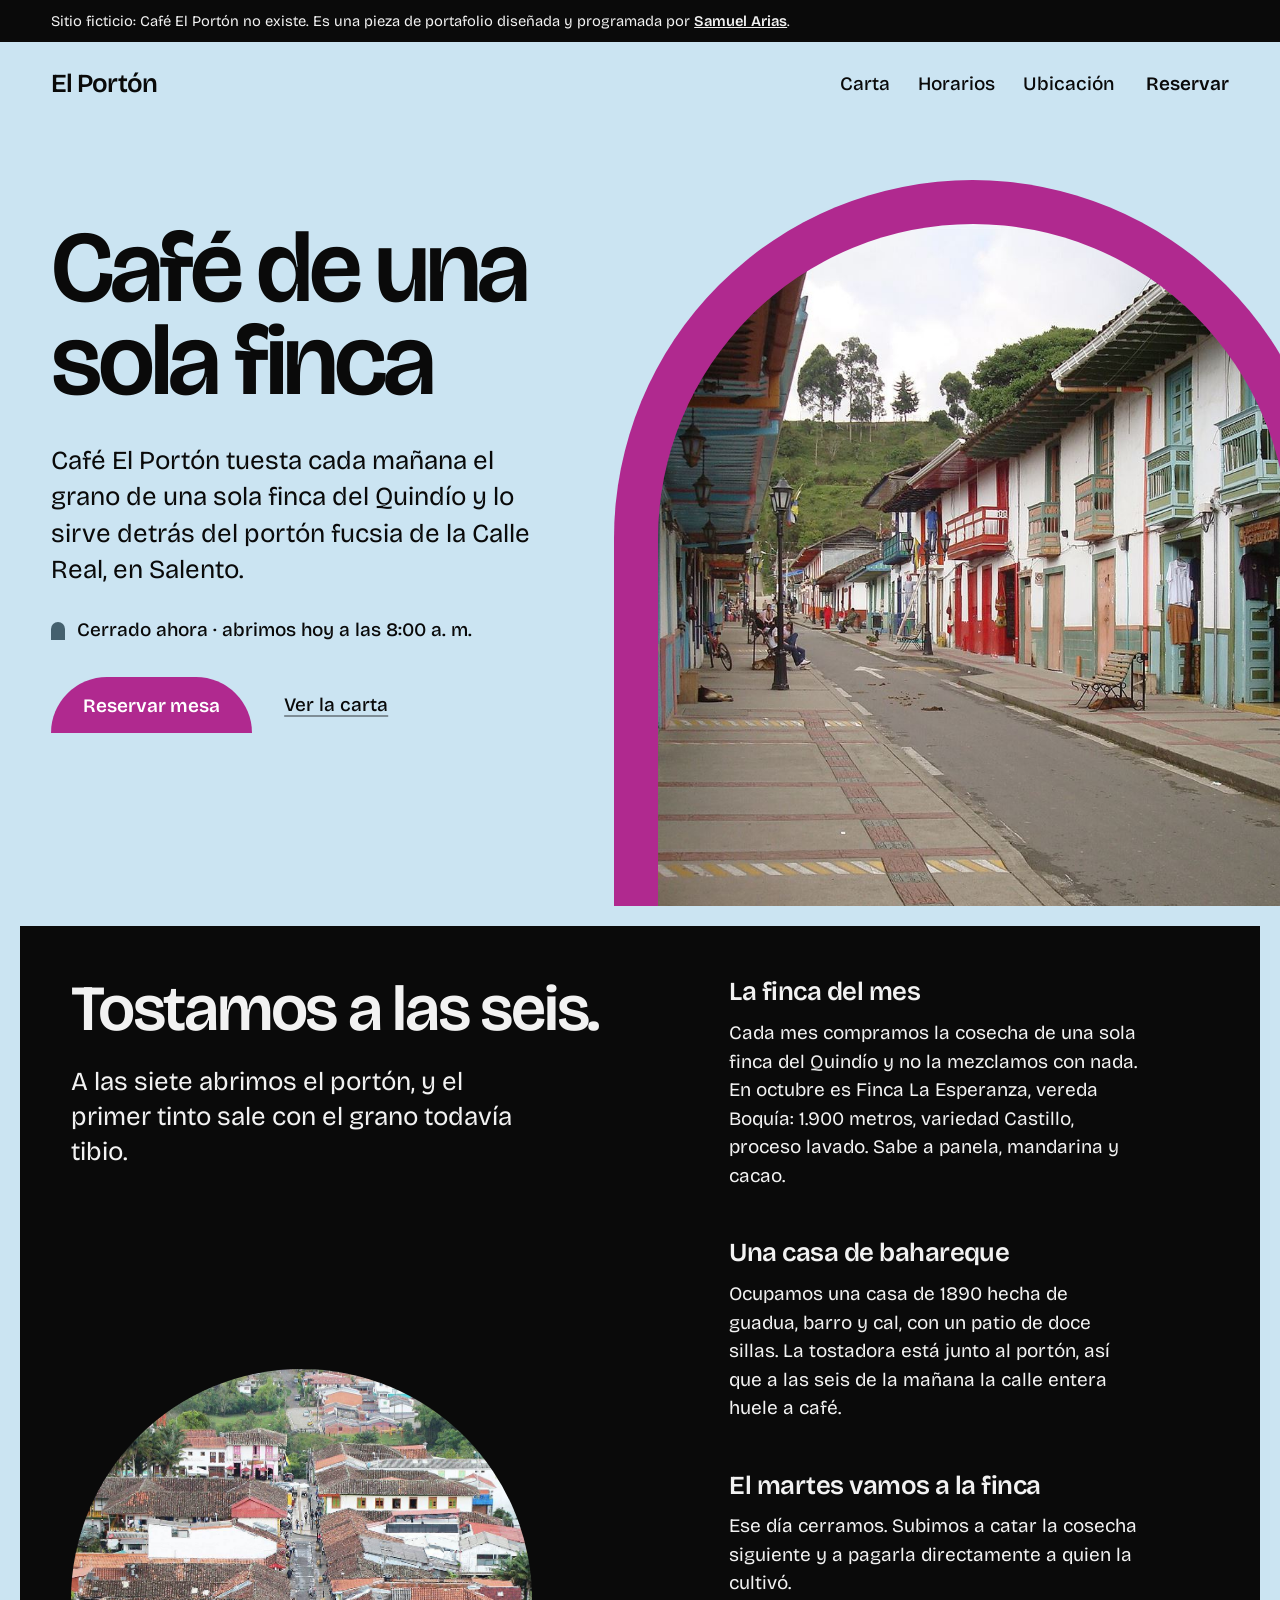
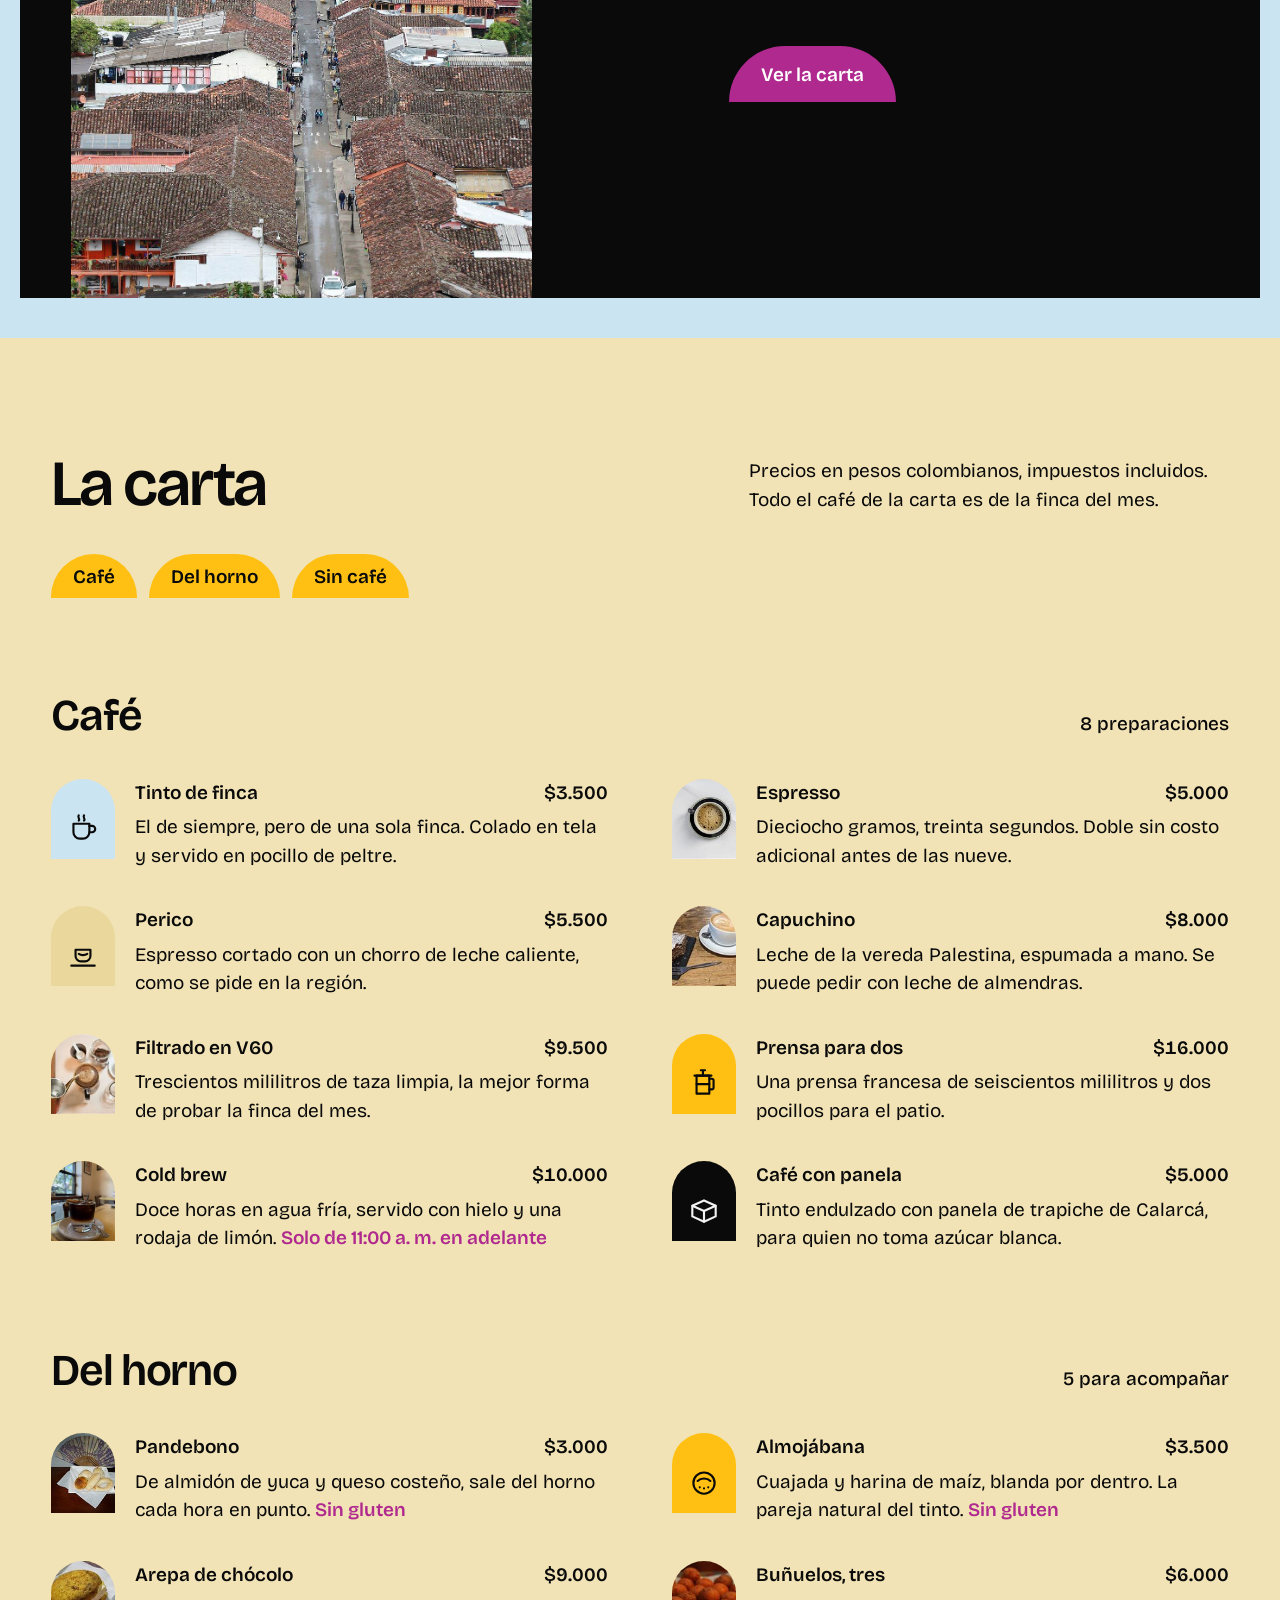
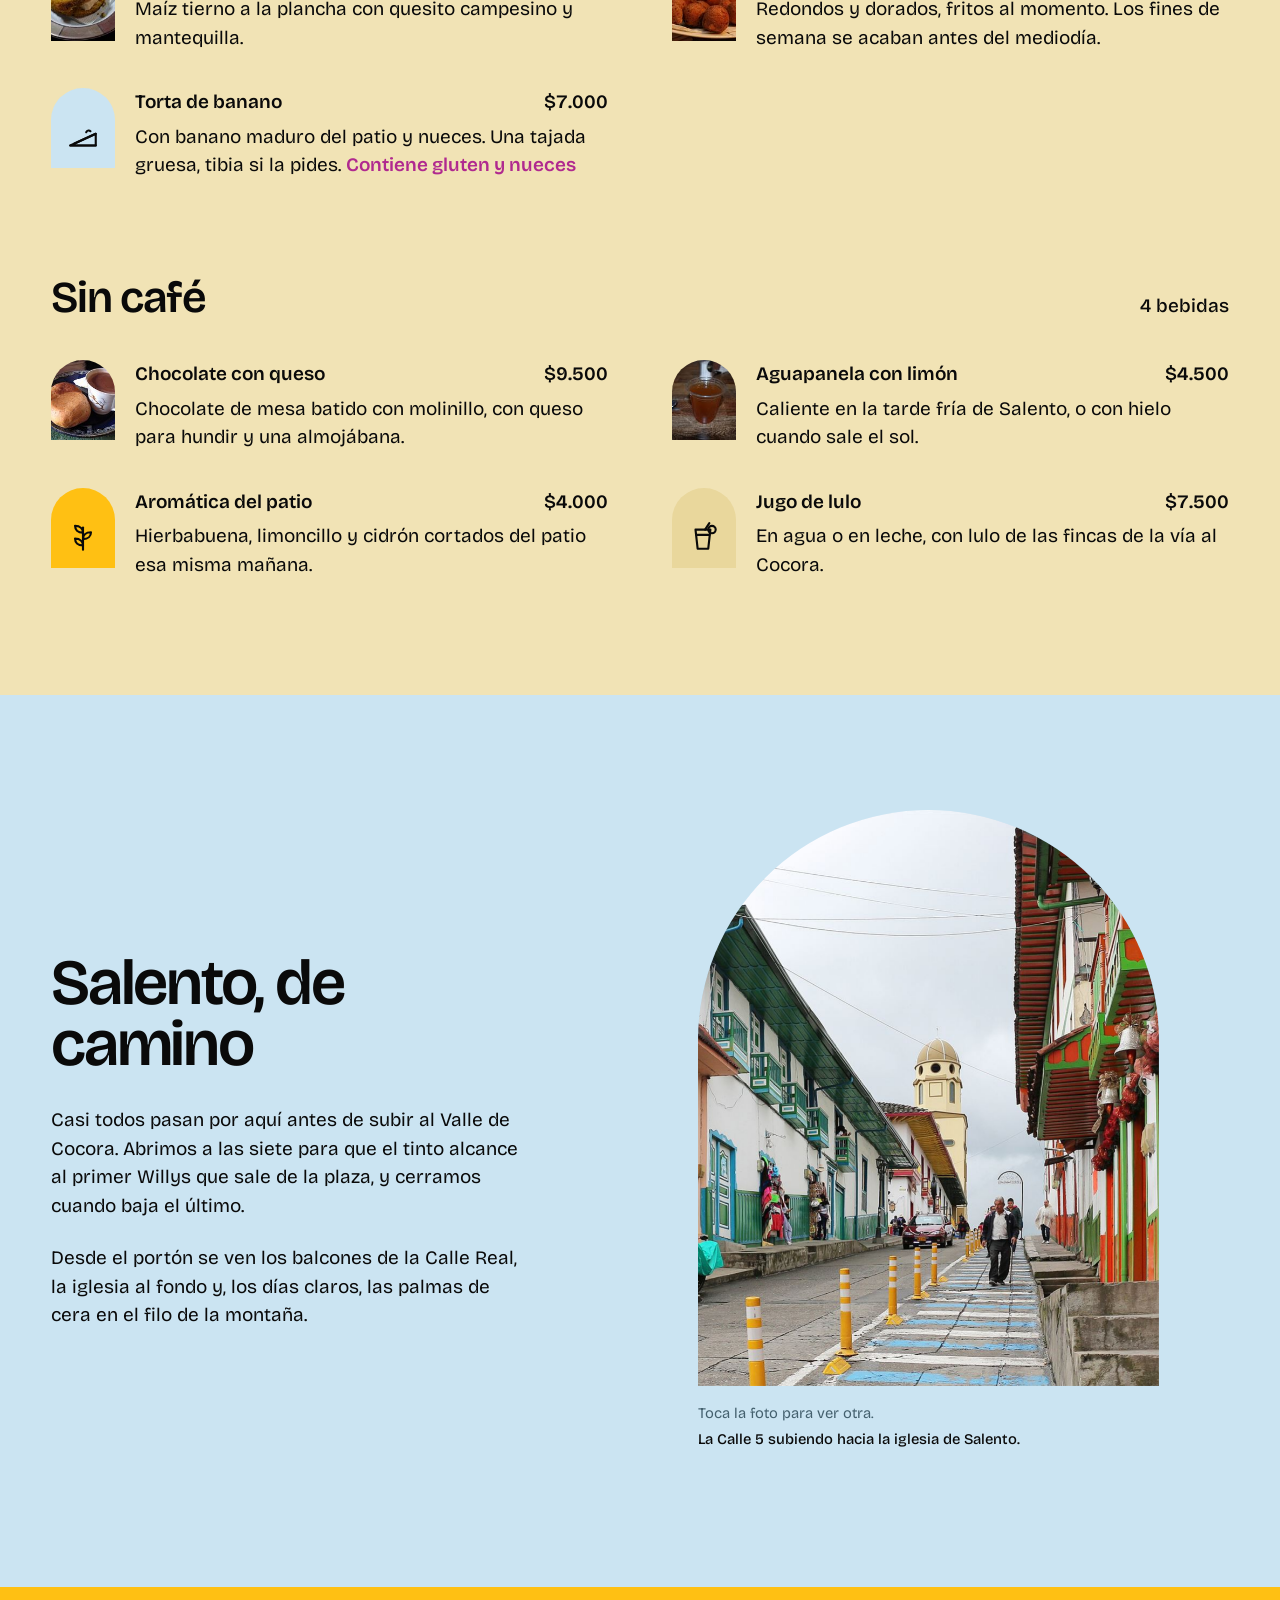
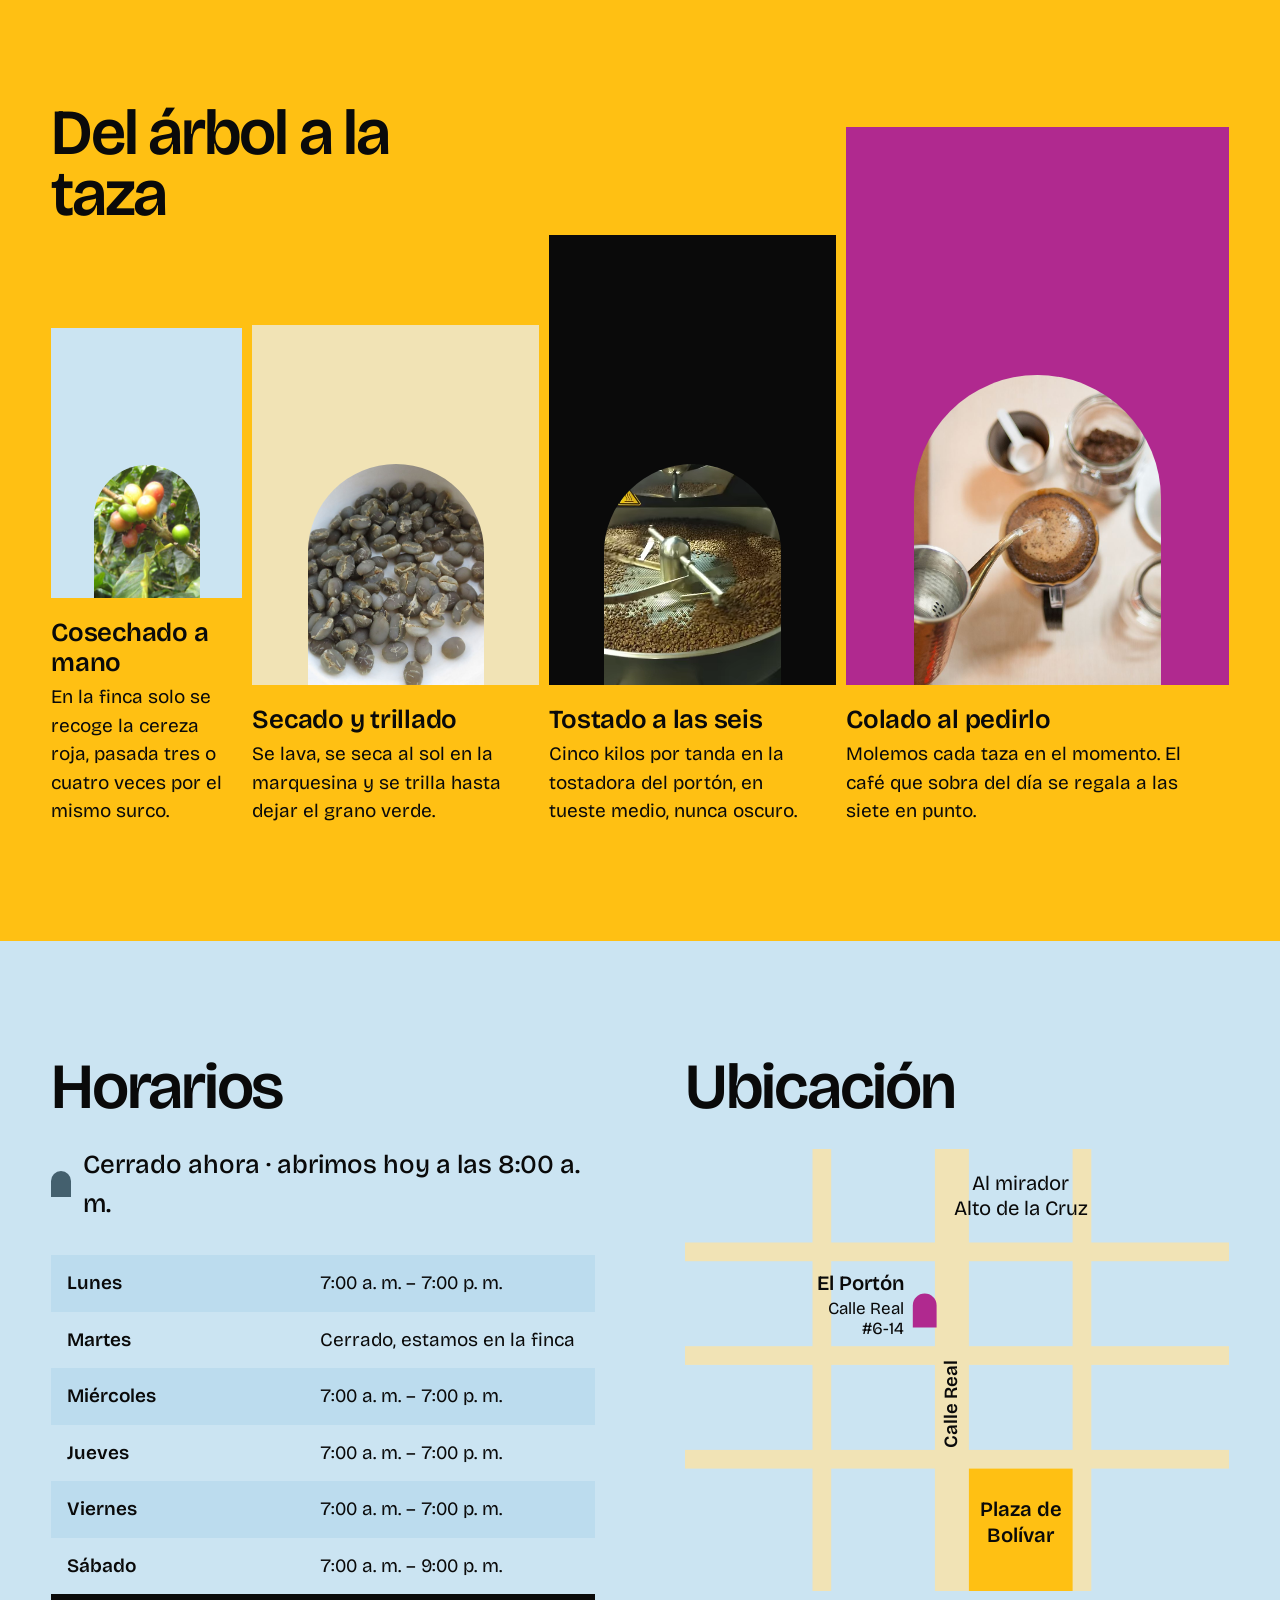
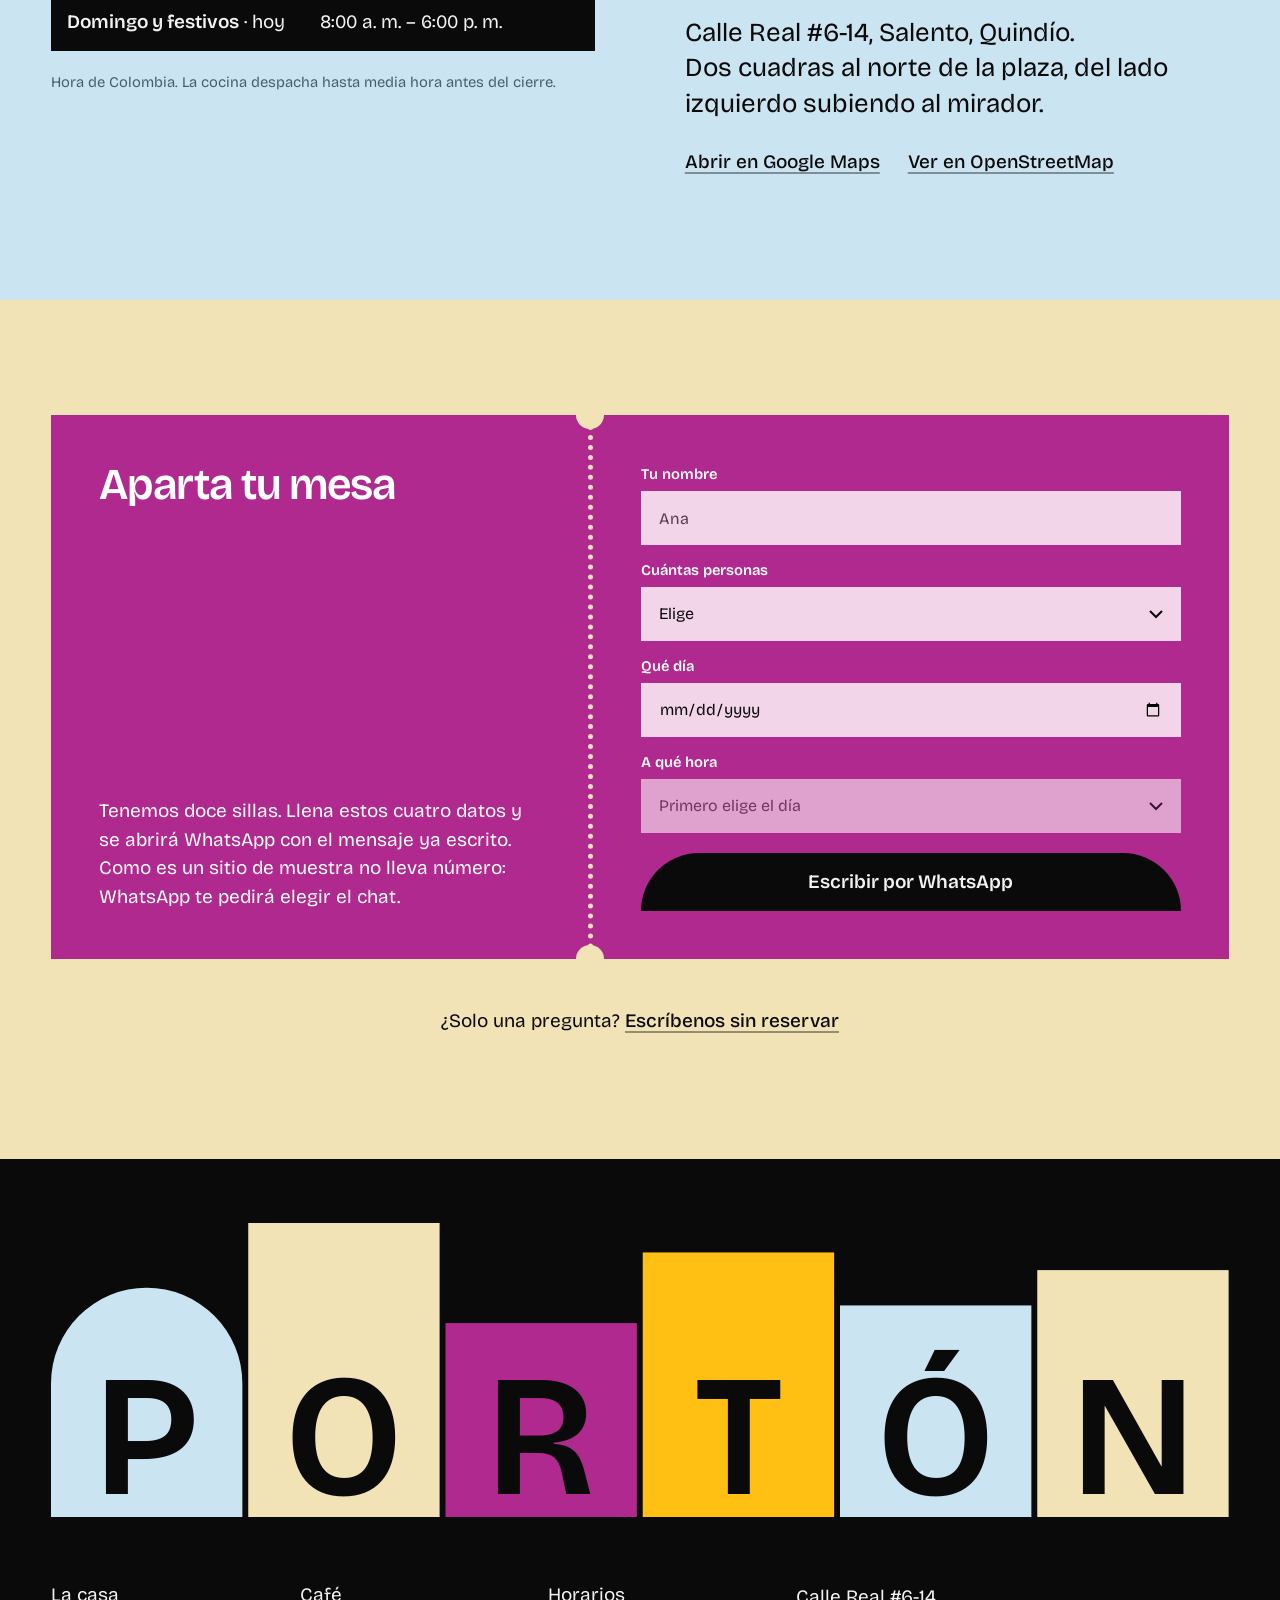
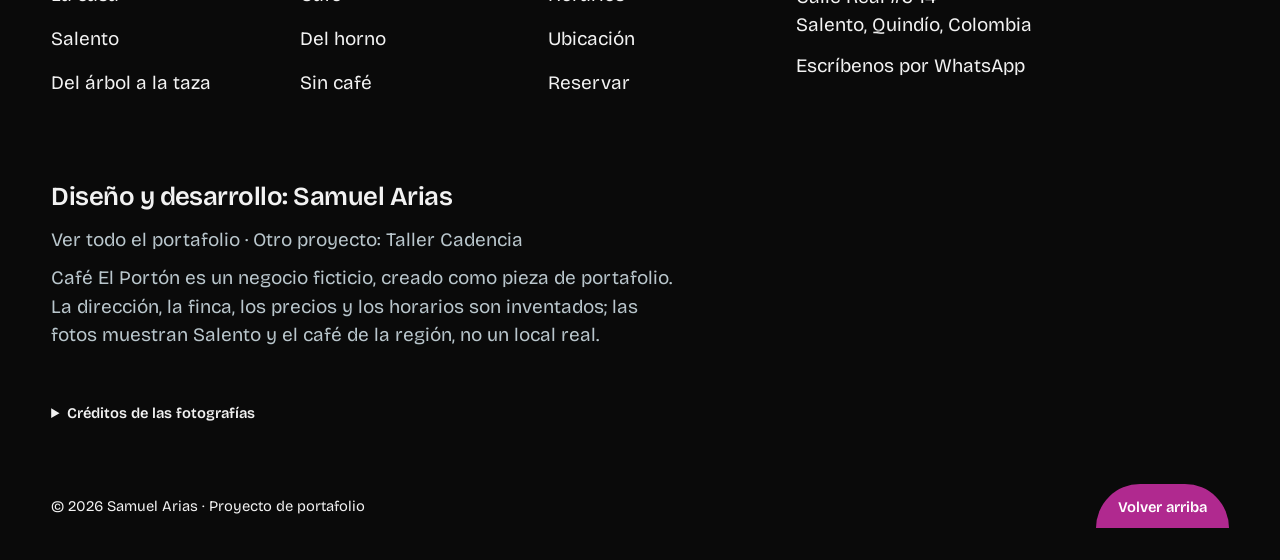
==== commit aa131bc4: "portada de portafolio en la raíz; Taller Cadencia pasa a /taller-cadencia/ Co-Authored-By: Claude Op" ====
--- a/cafe-el-porton/index.html
+++ b/cafe-el-porton/index.html
@@ -452,6 +452,7 @@
 
       <div class="author" id="autor">
         <p class="author-name">Diseño y desarrollo: Samuel Arias</p>
+        <p><a href="../">Ver todo el portafolio</a> · Otro proyecto: <a href="../taller-cadencia/">Taller Cadencia</a></p>
         <p>
           Café El Portón es un negocio ficticio, creado como pieza de portafolio. La dirección, la finca, los
           precios y los horarios son inventados; las fotos muestran Salento y el café de la región, no un
